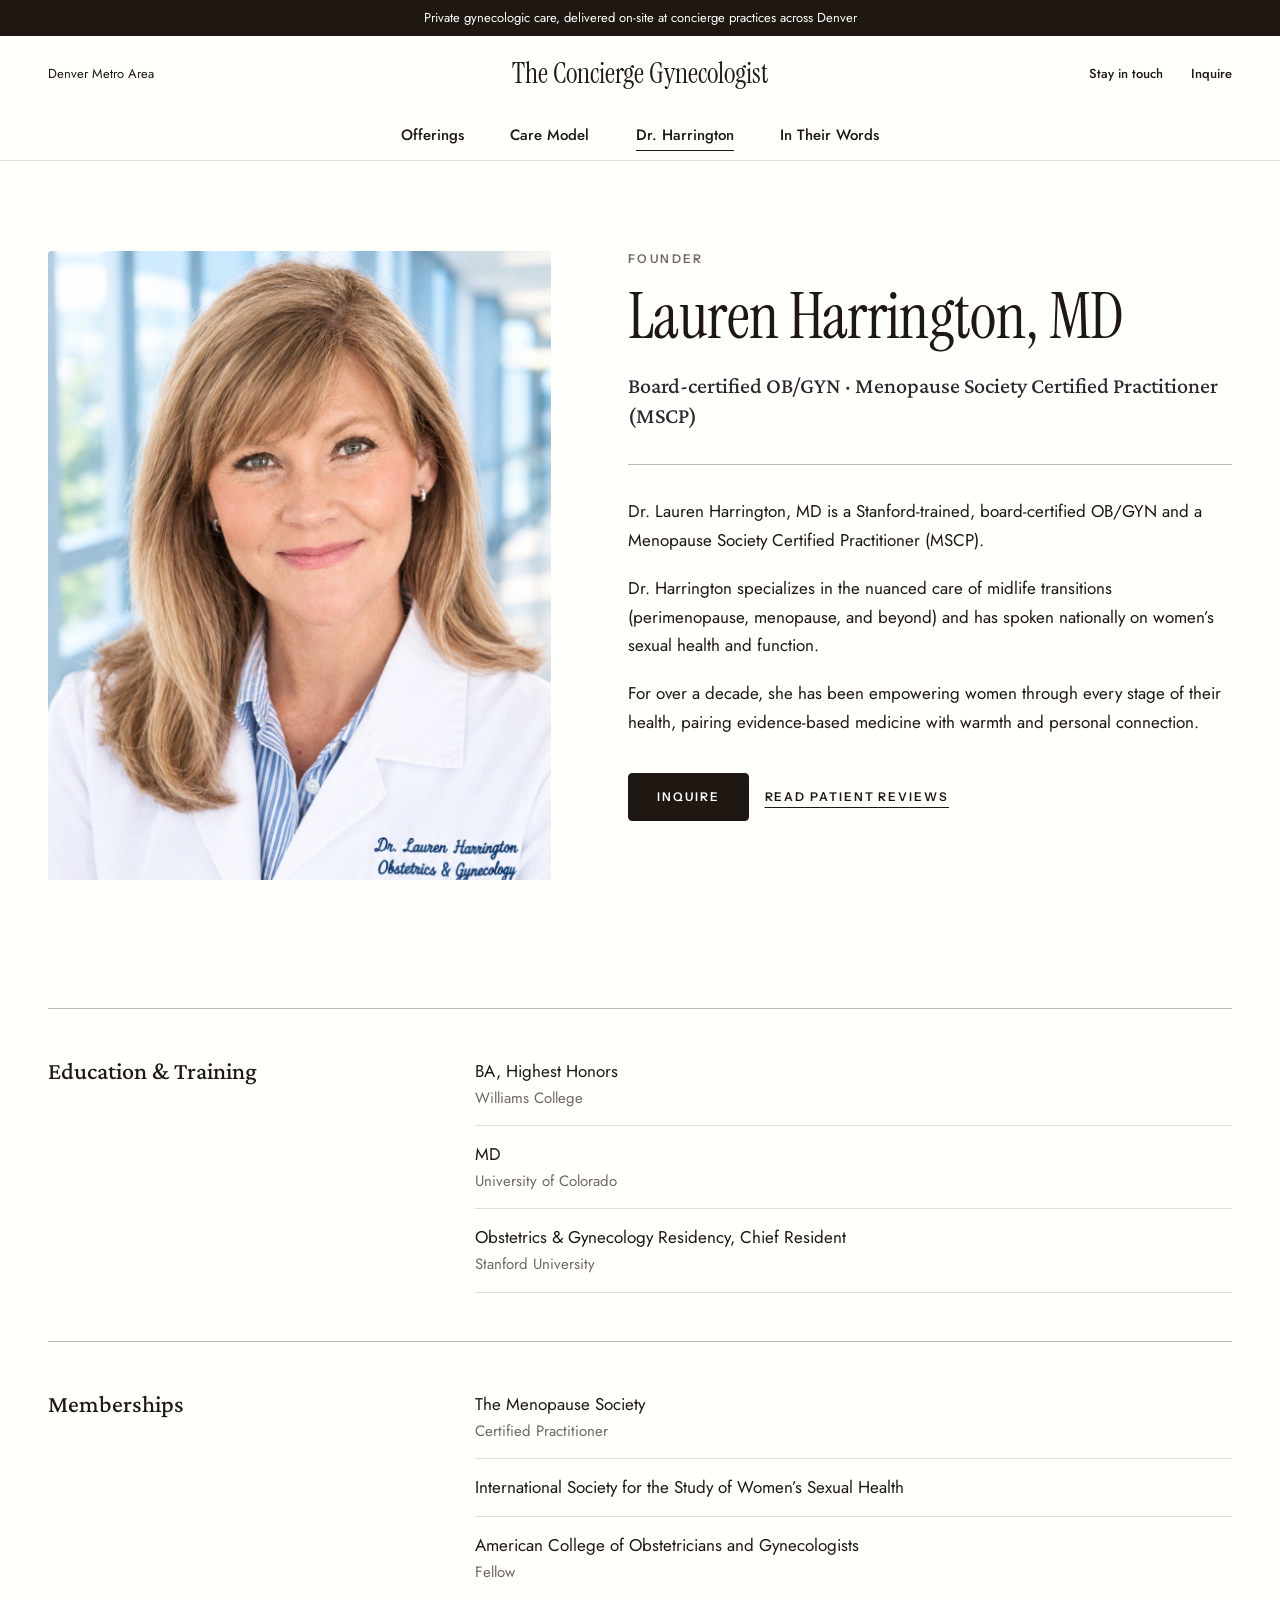
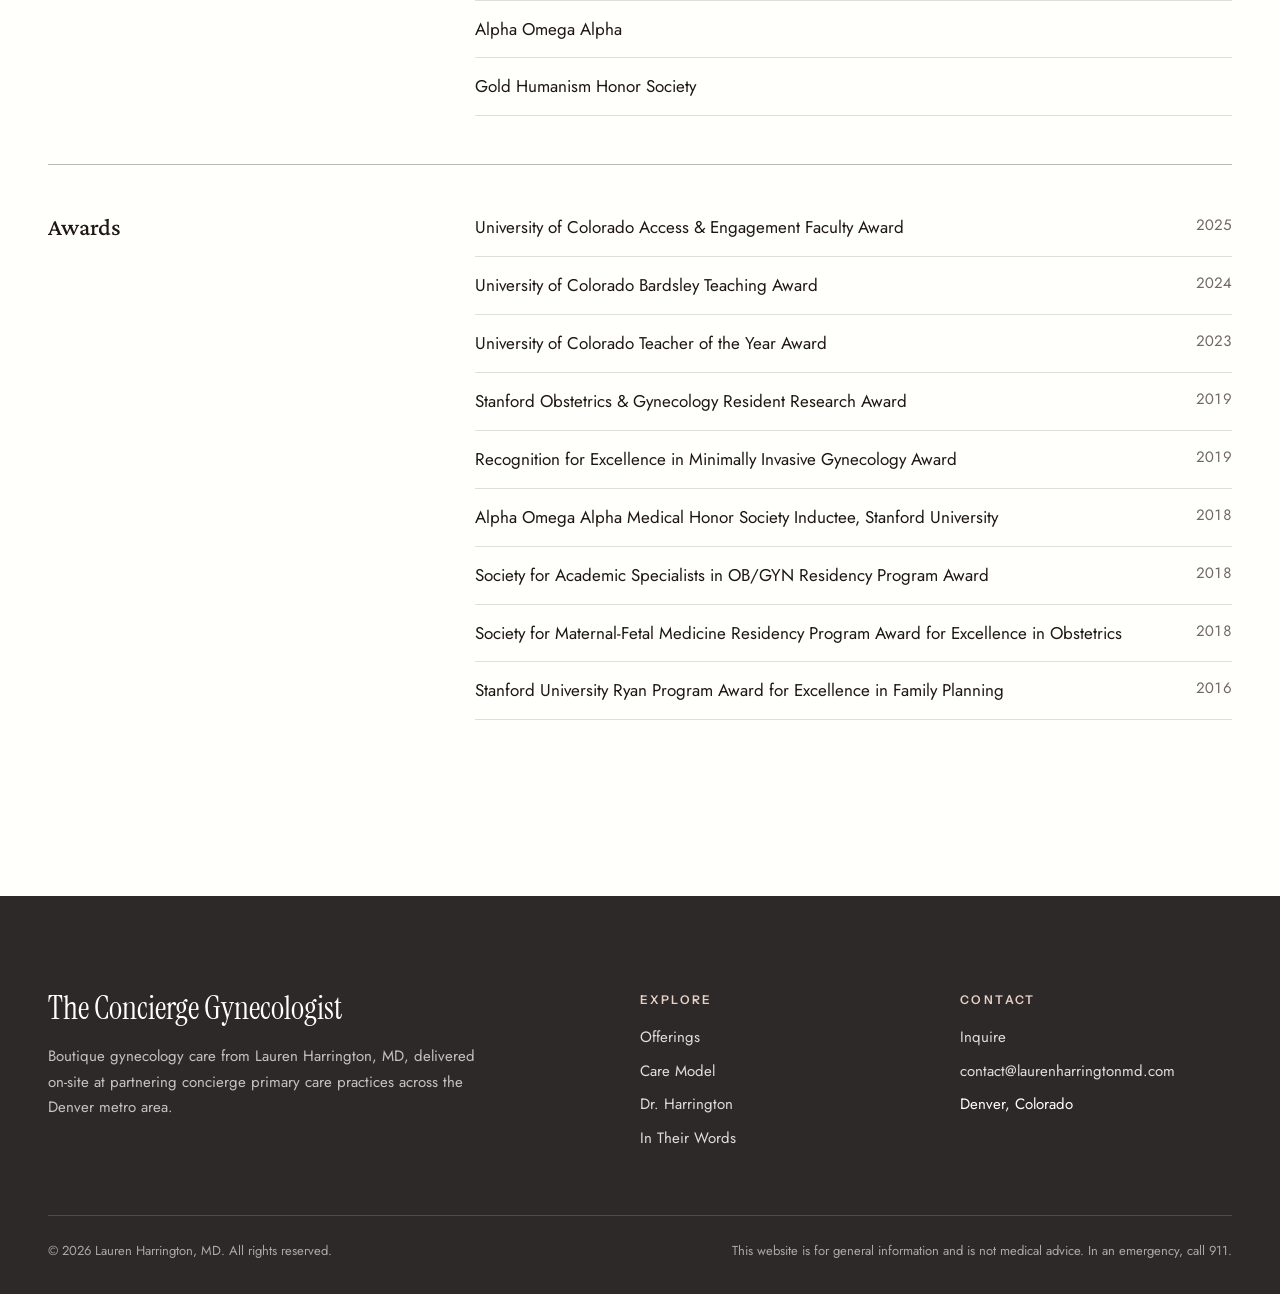
==== dr-harrington/index.html @ d98b8715 "Initial site foundation: pages, brand guide, and temporary logos - Static multi-page site (home, off" ====
<!DOCTYPE html>
<html lang="en">
<head>
  <meta charset="UTF-8">
  <meta name="viewport" content="width=device-width, initial-scale=1">

  <title>Dr. Lauren Harrington, MD — The Concierge Gynecologist</title>
  <meta name="description" content="Dr. Lauren Harrington is a Stanford-trained, board-certified OB/GYN and Menopause Society Certified Practitioner specializing in perimenopause and menopause care.">
  <link rel="canonical" href="https://theconciergegynecologist.com/dr-harrington/">
  <meta name="theme-color" content="#fffffc">
  <link rel="icon" href="/favicon.svg" type="image/svg+xml">

  <meta property="og:type" content="profile">
  <meta property="og:site_name" content="The Concierge Gynecologist">
  <meta property="og:url" content="https://theconciergegynecologist.com/dr-harrington/">
  <meta property="og:title" content="Dr. Lauren Harrington, MD">
  <meta property="og:description" content="Stanford-trained, board-certified OB/GYN and Menopause Society Certified Practitioner (MSCP).">
  <meta property="og:image" content="https://theconciergegynecologist.com/images/team/dr-lauren-harrington.jpg">
  <meta name="twitter:card" content="summary_large_image">

  <link rel="preconnect" href="https://fonts.googleapis.com">
  <link rel="preconnect" href="https://fonts.gstatic.com" crossorigin>
  <link rel="stylesheet" href="https://fonts.googleapis.com/css2?family=Crimson+Pro:wght@500&family=Instrument+Sans:wght@600&family=Instrument+Serif:ital@0;1&family=Jost:wght@400;500&display=swap">
  <link rel="stylesheet" href="/styles.css">
  <script defer src="/script.js"></script>

  <script type="application/ld+json">
  {
    "@context": "https://schema.org",
    "@type": "Person",
    "name": "Lauren Harrington",
    "honorificSuffix": "MD",
    "jobTitle": "Obstetrician-Gynecologist",
    "url": "https://theconciergegynecologist.com/dr-harrington/",
    "image": "https://theconciergegynecologist.com/images/team/dr-lauren-harrington.jpg",
    "email": "contact@laurenharringtonmd.com",
    "alumniOf": [
      { "@type": "CollegeOrUniversity", "name": "Williams College" },
      { "@type": "CollegeOrUniversity", "name": "University of Colorado" },
      { "@type": "CollegeOrUniversity", "name": "Stanford University" }
    ],
    "memberOf": [
      { "@type": "Organization", "name": "The Menopause Society" },
      { "@type": "Organization", "name": "International Society for the Study of Women's Sexual Health" },
      { "@type": "Organization", "name": "American College of Obstetricians and Gynecologists" }
    ],
    "hasCredential": [
      { "@type": "EducationalOccupationalCredential", "name": "Menopause Society Certified Practitioner (MSCP)" },
      { "@type": "EducationalOccupationalCredential", "name": "Board Certification, Obstetrics and Gynecology" }
    ]
  }
  </script>
</head>
<body class="page-dr-harrington">
<!-- partial:header -->
<a class="skip-link" href="#main">Skip to content</a>

<div class="announcement">
  <p>Private gynecologic care, delivered on-site at concierge practices across Denver</p>
</div>

<header class="site-header" data-header>
  <div class="site-header__top">
    <div class="site-header__utility">
      <button class="menu-toggle" type="button" aria-expanded="false" aria-controls="site-nav" data-menu-toggle>
        <span class="menu-toggle__bars" aria-hidden="true"></span>
        <span class="visually-hidden">Menu</span>
      </button>
      <span class="utility-text">Denver Metro Area</span>
    </div>

    <!-- TODO: replace text wordmark with logo SVG when provided -->
    <a class="wordmark" href="/">The Concierge Gynecologist</a>

    <div class="site-header__utility site-header__utility--right">
      <a class="utility-link utility-link--secondary" href="/inquire/#updates" data-open-inquire="updates">Stay in touch</a>
      <a class="utility-link" href="/inquire/" data-open-inquire>Inquire</a>
    </div>
  </div>

  <nav class="site-nav" id="site-nav" aria-label="Main">
    <ul class="site-nav__list">
      <li><a class="site-nav__link" href="/offerings/">Offerings</a></li>
      <li><a class="site-nav__link" href="/care-model/">Care Model</a></li>
      <li><a class="site-nav__link" href="/dr-harrington/" aria-current="page">Dr. Harrington</a></li>
      <li><a class="site-nav__link" href="/in-their-words/">In Their Words</a></li>
      <li class="site-nav__mobile-only"><a class="site-nav__link" href="/inquire/">Inquire</a></li>
    </ul>
  </nav>
</header>
<!-- /partial:header -->

<main id="main">
  <div class="container profile">
    <div class="profile__photo">
      <img src="/images/team/dr-lauren-harrington.jpg" alt="Portrait of Dr. Lauren Harrington in a white coat" width="1024" height="1536" fetchpriority="high">
    </div>

    <div class="profile__body">
      <p class="eyebrow">Founder</p>
      <h1 class="title">Lauren Harrington, MD</h1>
      <p class="profile__credentials">Board-certified OB/GYN · Menopause Society Certified Practitioner (MSCP)</p>
      <div class="prose">
        <p>Dr. Lauren Harrington, MD is a Stanford-trained, board-certified OB/GYN and a Menopause Society Certified Practitioner (MSCP).</p>
        <p>Dr. Harrington specializes in the nuanced care of midlife transitions (perimenopause, menopause, and beyond) and has spoken nationally on women’s sexual health and function.</p>
        <p>For over a decade, she has been empowering women through every stage of their health, pairing evidence-based medicine with warmth and personal connection.</p>
      </div>
      <div class="button-row">
        <a class="button" href="/inquire/" data-open-inquire>Inquire</a>
        <a class="text-link" href="/in-their-words/">Read patient reviews</a>
      </div>
    </div>
  </div>

  <div class="container credentials">
    <section class="credential-group" aria-labelledby="education-title">
      <h2 class="heading heading--sm" id="education-title">Education &amp; Training</h2>
      <ul class="credential-list">
        <li><span>BA, Highest Honors<span class="credential-list__detail">Williams College</span></span></li>
        <li><span>MD<span class="credential-list__detail">University of Colorado</span></span></li>
        <li><span>Obstetrics &amp; Gynecology Residency, Chief Resident<span class="credential-list__detail">Stanford University</span></span></li>
      </ul>
    </section>

    <section class="credential-group" aria-labelledby="memberships-title">
      <h2 class="heading heading--sm" id="memberships-title">Memberships</h2>
      <ul class="credential-list">
        <li><span>The Menopause Society<span class="credential-list__detail">Certified Practitioner</span></span></li>
        <li><span>International Society for the Study of Women’s Sexual Health</span></li>
        <li><span>American College of Obstetricians and Gynecologists<span class="credential-list__detail">Fellow</span></span></li>
        <li><span>Alpha Omega Alpha</span></li>
        <li><span>Gold Humanism Honor Society</span></li>
      </ul>
    </section>

    <section class="credential-group" aria-labelledby="awards-title">
      <h2 class="heading heading--sm" id="awards-title">Awards</h2>
      <ul class="credential-list">
        <li><span>University of Colorado Access &amp; Engagement Faculty Award</span><span class="credential-list__meta">2025</span></li>
        <li><span>University of Colorado Bardsley Teaching Award</span><span class="credential-list__meta">2024</span></li>
        <li><span>University of Colorado Teacher of the Year Award</span><span class="credential-list__meta">2023</span></li>
        <li><span>Stanford Obstetrics &amp; Gynecology Resident Research Award</span><span class="credential-list__meta">2019</span></li>
        <li><span>Recognition for Excellence in Minimally Invasive Gynecology Award</span><span class="credential-list__meta">2019</span></li>
        <li><span>Alpha Omega Alpha Medical Honor Society Inductee, Stanford University</span><span class="credential-list__meta">2018</span></li>
        <li><span>Society for Academic Specialists in OB/GYN Residency Program Award</span><span class="credential-list__meta">2018</span></li>
        <li><span>Society for Maternal-Fetal Medicine Residency Program Award for Excellence in Obstetrics</span><span class="credential-list__meta">2018</span></li>
        <li><span>Stanford University Ryan Program Award for Excellence in Family Planning</span><span class="credential-list__meta">2016</span></li>
      </ul>
    </section>
  </div>
</main>

<!-- partial:footer -->
<footer class="site-footer">
  <div class="container site-footer__grid">
    <div>
      <a class="wordmark" href="/">The Concierge Gynecologist</a>
      <p class="site-footer__tagline">Boutique gynecology care from Lauren Harrington, MD, delivered on-site at partnering concierge primary care practices across the Denver metro area.</p>
    </div>
    <nav aria-label="Footer">
      <p class="eyebrow">Explore</p>
      <ul class="site-footer__list">
        <li><a href="/offerings/">Offerings</a></li>
        <li><a href="/care-model/">Care Model</a></li>
        <li><a href="/dr-harrington/">Dr. Harrington</a></li>
        <li><a href="/in-their-words/">In Their Words</a></li>
      </ul>
    </nav>
    <div>
      <p class="eyebrow">Contact</p>
      <ul class="site-footer__list">
        <li><a href="/inquire/" data-open-inquire>Inquire</a></li>
        <li><a href="mailto:contact@laurenharringtonmd.com">contact@laurenharringtonmd.com</a></li>
        <li>Denver, Colorado</li>
      </ul>
    </div>
  </div>
  <div class="container">
    <div class="site-footer__legal">
      <p>© <span data-year>2026</span> Lauren Harrington, MD. All rights reserved.</p>
      <p>This website is for general information and is not medical advice. In an emergency, call 911.</p>
    </div>
  </div>
</footer>
<!-- /partial:footer -->

<!-- partial:inquire-panel -->
<div class="inquire-panel" data-inquire-panel inert>
  <div class="inquire-panel__backdrop" data-close-inquire></div>

  <div class="inquire-panel__sheet" role="dialog" aria-modal="true" aria-labelledby="panel-title">
    <button class="inquire-panel__close" type="button" data-close-inquire>
      <svg viewBox="0 0 18 18" fill="none" stroke="currentColor" stroke-width="1.25" aria-hidden="true"><path d="M1 1l16 16M17 1L1 17"/></svg>
      <span class="visually-hidden">Close</span>
    </button>

    <p class="eyebrow">Inquire</p>
    <h2 class="title" id="panel-title">Want to know more?</h2>
    <p class="lede">Let’s stay in touch.</p>

    <form class="form" name="inquiry" method="POST" data-netlify="true" netlify-honeypot="bot-field" data-form>
      <input type="hidden" name="form-name" value="inquiry">
      <p class="visually-hidden"><label>Leave this empty <input name="bot-field" tabindex="-1" autocomplete="off"></label></p>

      <div class="form__row">
        <div class="field">
          <label for="panel-first-name">First name</label>
          <input id="panel-first-name" name="first-name" autocomplete="given-name" required data-panel-focus="inquiry">
        </div>
        <div class="field">
          <label for="panel-last-name">Last name</label>
          <input id="panel-last-name" name="last-name" autocomplete="family-name" required>
        </div>
      </div>
      <div class="field">
        <label for="panel-email">Email address</label>
        <input id="panel-email" name="email" type="email" autocomplete="email" required>
      </div>
      <div class="field">
        <label for="panel-phone">Phone number <span class="field__optional">(optional)</span></label>
        <input id="panel-phone" name="phone" type="tel" autocomplete="tel">
      </div>
      <div class="field">
        <label for="panel-message">Message</label>
        <textarea id="panel-message" name="message" rows="4"></textarea>
      </div>
      <label class="checkbox">
        <input type="checkbox" name="updates-opt-in" value="yes">
        <span>I’d like to receive occasional updates — new partnerships, availability, and practice news.</span>
      </label>
      <p class="form__note">Please don’t include personal medical details. This form isn’t monitored for urgent needs. If you’re experiencing a medical emergency, call 911.</p>
      <div class="form__actions">
        <button class="button" type="submit">Send inquiry</button>
        <p class="form__status" role="status" aria-live="polite" data-form-status></p>
      </div>
    </form>

    <div class="inquire-panel__divider"></div>

    <div class="inquire-panel__updates">
      <p class="eyebrow">Practice updates</p>
      <h3 class="heading heading--sm">Stay in the loop</h3>
      <p>New partnerships, availability, and practice news. Occasional, never noisy.</p>
      <form class="form" name="updates" method="POST" data-netlify="true" netlify-honeypot="bot-field" data-form data-success="You’re on the list. Thank you.">
        <input type="hidden" name="form-name" value="updates">
        <p class="visually-hidden"><label>Leave this empty <input name="bot-field" tabindex="-1" autocomplete="off"></label></p>
        <div class="field">
          <label for="panel-updates-name">Name</label>
          <input id="panel-updates-name" name="name" autocomplete="name" required data-panel-focus="updates">
        </div>
        <div class="field">
          <label for="panel-updates-email">Email</label>
          <input id="panel-updates-email" name="email" type="email" autocomplete="email" required>
        </div>
        <div class="form__actions">
          <button class="button button--ghost" type="submit">Subscribe</button>
          <p class="form__status" role="status" aria-live="polite" data-form-status></p>
        </div>
      </form>
    </div>
  </div>
</div>
<!-- /partial:inquire-panel -->
</body>
</html>
---- styles.css ----
/* ==========================================================================
   The Concierge Gynecologist — global styles
   Rules behind every token live in BRAND-GUIDE.md. Use tokens, not raw hex.
   ========================================================================== */

/* ── Tokens ─────────────────────────────────────────────────────────────── */
:root {
  /* Core palette */
  --ivory: #fffffc;
  --espresso: #1f1711;
  --charcoal: #2d2929;
  --taupe: #716862;
  --stone: #887e76;
  --blush: #e8d2c6;

  /* Extended palette — reach for these in order, only when needed */
  --cream: #fbf7ef;
  --clay: #e3d2cb;
  --sage: #a3aca8;
  --slate: #667487;
  --brass: #aa9b76;
  --forest: #495a49;

  /* Roles */
  --color-bg: var(--ivory);
  --color-text: var(--espresso);
  --color-text-soft: var(--charcoal);
  --color-accent: var(--taupe);
  --color-line: rgba(31, 23, 17, 0.14);
  --color-line-strong: rgba(31, 23, 17, 0.3);

  /* Type families */
  --font-title: "Instrument Serif", "Times New Roman", serif;
  --font-subtitle: "Instrument Sans", "Helvetica Neue", Arial, sans-serif;
  --font-heading: "Crimson Pro", Georgia, serif;
  --font-body: "Jost", "Helvetica Neue", Arial, sans-serif;

  /* Type scale (Title > Quote > Heading > Body > Subtitle) */
  --text-display: clamp(3rem, 7vw, 6rem);
  --text-title: clamp(2.5rem, 5vw, 4.25rem);
  --text-statement: clamp(2.25rem, 4.6vw, 4rem);
  --text-quote: clamp(1.75rem, 3vw, 2.5rem);
  --text-heading: clamp(1.625rem, 2.4vw, 2.125rem);
  --text-heading-sm: 1.5rem;
  --text-lede: clamp(1.125rem, 1.6vw, 1.3125rem);
  --text-body: 1.0625rem;
  --text-small: 0.9375rem;
  --text-eyebrow: 0.75rem;

  /* Layout */
  --max-width: 1240px;
  --max-width-text: 680px;
  --gutter: clamp(20px, 4vw, 48px);
  --section-space: clamp(72px, 10vw, 140px);
  --radius: 4px;

  --announce-h: 36px;
  --header-top-h: 76px;
  --header-nav-h: 48px;
  --header-h: calc(var(--header-top-h) + var(--header-nav-h));

  /* Motion */
  --ease: cubic-bezier(0.2, 0.6, 0.2, 1);
  --duration: 0.35s;
}

@media (max-width: 900px) {
  :root {
    --header-top-h: 64px;
    --header-nav-h: 0px;
  }
}

/* ── Base ───────────────────────────────────────────────────────────────── */
*, *::before, *::after { box-sizing: border-box; }
* { margin: 0; }

html {
  -webkit-text-size-adjust: 100%;
  scroll-behavior: smooth;
}
html.is-locked { overflow: hidden; }

body {
  background: var(--color-bg);
  color: var(--color-text);
  font-family: var(--font-body);
  font-size: var(--text-body);
  font-weight: 400;
  line-height: 1.7;
  -webkit-font-smoothing: antialiased;
  -moz-osx-font-smoothing: grayscale;
  text-rendering: optimizeLegibility;
}

img, video, svg { display: block; max-width: 100%; }
img { height: auto; }
a { color: inherit; }
button, input, textarea, select { font: inherit; color: inherit; }
button { background: none; border: 0; padding: 0; cursor: pointer; }
ul, ol { padding: 0; }

:focus-visible { outline: 2px solid currentColor; outline-offset: 4px; }
::selection { background: var(--blush); color: var(--espresso); }

@media (prefers-reduced-motion: reduce) {
  html { scroll-behavior: auto; }
  *, *::before, *::after {
    animation-duration: 0.01ms !important;
    transition-duration: 0.01ms !important;
  }
}

.visually-hidden {
  position: absolute !important;
  width: 1px; height: 1px;
  padding: 0; margin: -1px;
  overflow: hidden;
  clip: rect(0 0 0 0);
  white-space: nowrap;
  border: 0;
}

.skip-link {
  position: absolute;
  left: 16px;
  top: -100px;
  z-index: 1000;
  padding: 10px 16px;
  background: var(--espresso);
  color: var(--ivory);
  font-family: var(--font-subtitle);
  font-size: 0.8125rem;
  text-decoration: none;
}
.skip-link:focus { top: 12px; }

/* ── Type roles ─────────────────────────────────────────────────────────── */
.title {
  font-family: var(--font-title);
  font-weight: 400;
  font-size: var(--text-title);
  line-height: 1.05;
  letter-spacing: -0.01em;
  text-wrap: balance;
}
.title--display { font-size: var(--text-display); line-height: 1; }
.title em { font-style: italic; }

.eyebrow {
  font-family: var(--font-subtitle);
  font-weight: 600;
  font-size: var(--text-eyebrow);
  line-height: 1.4;
  letter-spacing: 0.2em;
  text-transform: uppercase;
  color: var(--color-accent);
}

.heading {
  font-family: var(--font-heading);
  font-weight: 500;
  font-size: var(--text-heading);
  line-height: 1.2;
  text-wrap: balance;
}
.heading--sm { font-size: var(--text-heading-sm); }

.lede {
  font-size: var(--text-lede);
  line-height: 1.7;
  color: var(--color-text-soft);
}

.quote {
  font-family: var(--font-title);
  font-style: italic;
  font-size: var(--text-quote);
  line-height: 1.25;
  text-wrap: balance;
}

.prose { max-width: var(--max-width-text); }
.prose p + p { margin-top: 1.1em; }

/* ── Layout ─────────────────────────────────────────────────────────────── */
.container {
  width: 100%;
  max-width: calc(var(--max-width) + var(--gutter) * 2);
  margin-inline: auto;
  padding-inline: var(--gutter);
}

.section { padding-block: var(--section-space); }
.section--cream { background: var(--cream); }
.section--blush { background: var(--blush); --color-accent: var(--charcoal); }
.section--dark { background: var(--espresso); color: var(--ivory); --color-accent: var(--blush); }
.section--flush-top { padding-top: 0; }

.section-intro { max-width: 760px; margin-bottom: clamp(40px, 5vw, 64px); }
.section-intro .eyebrow { margin-bottom: 16px; }
.section-intro .lede { margin-top: 20px; }
.section-intro:last-child { margin-bottom: 0; }
.nowrap { white-space: nowrap; }

.split {
  display: grid;
  grid-template-columns: repeat(2, minmax(0, 1fr));
  gap: clamp(40px, 6vw, 96px);
  align-items: center;
}
@media (max-width: 900px) {
  .split { grid-template-columns: minmax(0, 1fr); }
}
.split__content .title { margin-top: 16px; }
.split__content .heading { margin-top: 12px; }
.split__content .prose { margin-top: 24px; }

/* ── Buttons & links ────────────────────────────────────────────────────── */
.button {
  display: inline-flex;
  align-items: center;
  justify-content: center;
  gap: 0.75em;
  min-height: 48px;
  padding: 0 28px;
  border: 1px solid var(--espresso);
  border-radius: var(--radius);
  background: var(--espresso);
  color: var(--ivory);
  font-family: var(--font-subtitle);
  font-weight: 600;
  font-size: 0.75rem;
  letter-spacing: 0.16em;
  text-transform: uppercase;
  text-decoration: none;
  white-space: nowrap;
  transition: background-color var(--duration) var(--ease),
              color var(--duration) var(--ease),
              border-color var(--duration) var(--ease);
}
.button:hover { background: var(--charcoal); border-color: var(--charcoal); }
.button:disabled { opacity: 0.6; cursor: progress; }

.button--ghost { background: transparent; color: var(--espresso); }
.button--ghost:hover { background: var(--espresso); color: var(--ivory); }

.button--light { background: var(--ivory); border-color: var(--ivory); color: var(--espresso); }
.button--light:hover { background: var(--blush); border-color: var(--blush); }

.button-row { display: flex; flex-wrap: wrap; gap: 12px 16px; margin-top: 36px; }

.text-link {
  display: inline-flex;
  align-items: center;
  gap: 0.6em;
  font-family: var(--font-subtitle);
  font-weight: 600;
  font-size: 0.75rem;
  letter-spacing: 0.16em;
  text-transform: uppercase;
  text-decoration: underline;
  text-decoration-thickness: 1px;
  text-underline-offset: 6px;
  transition: text-underline-offset var(--duration) var(--ease);
}
.text-link:hover { text-underline-offset: 9px; }

/* ── Placeholders (remove before launch) ────────────────────────────────── */
.placeholder {
  position: relative;
  background: linear-gradient(150deg, var(--blush), var(--cream));
}
.placeholder--stone { background: linear-gradient(160deg, var(--stone), var(--charcoal)); }
.placeholder--taupe { background: linear-gradient(200deg, var(--taupe), var(--espresso)); }
.placeholder--sage { background: linear-gradient(160deg, var(--sage), var(--forest)); }
.placeholder--brass { background: linear-gradient(200deg, var(--brass), var(--taupe)); }
.placeholder--slate { background: linear-gradient(160deg, var(--slate), var(--charcoal)); }
.placeholder--clay { background: linear-gradient(150deg, var(--clay), var(--blush)); }

.placeholder__label {
  position: absolute;
  left: 16px;
  bottom: 16px;
  padding: 6px 10px;
  background: rgba(255, 255, 252, 0.8);
  color: var(--charcoal);
  font-family: var(--font-subtitle);
  font-weight: 600;
  font-size: 0.6875rem;
  letter-spacing: 0.14em;
  text-transform: uppercase;
}

/* ── Announcement bar ───────────────────────────────────────────────────── */
.announcement {
  display: flex;
  align-items: center;
  justify-content: center;
  height: var(--announce-h);
  padding-inline: var(--gutter);
  background: var(--espresso);
  color: var(--ivory);
  font-size: 0.8125rem;
  text-align: center;
}
.announcement p {
  overflow: hidden;
  white-space: nowrap;
  text-overflow: ellipsis;
}

/* ── Header (modeled on aesop.com) ──────────────────────────────────────── */
.site-header {
  position: sticky;
  top: 0;
  z-index: 100;
  background: var(--color-bg);
  color: var(--espresso);
  border-bottom: 1px solid var(--color-line);
  transition: background-color var(--duration) var(--ease),
              color var(--duration) var(--ease),
              border-color var(--duration) var(--ease);
}

/* Home: transparent over the hero until scrolled, hovered, or menu open */
.page-home .site-header:not(.is-scrolled):not(.is-menu-open):not(:hover):not(:focus-within) {
  background: transparent;
  color: var(--ivory);
  border-color: rgba(255, 255, 252, 0.22);
}

.site-header__top {
  display: grid;
  grid-template-columns: 1fr auto 1fr;
  align-items: center;
  gap: 16px;
  height: var(--header-top-h);
  padding-inline: var(--gutter);
}

.site-header__utility {
  display: flex;
  align-items: center;
  gap: 28px;
}
.site-header__utility--right { justify-content: flex-end; }

.utility-link,
.site-nav__link {
  position: relative;
  font-family: var(--font-body);
  font-weight: 500;
  text-decoration: none;
  white-space: nowrap;
}
.utility-link { font-size: 0.8125rem; }
.utility-text { font-size: 0.8125rem; white-space: nowrap; }

.utility-link::after,
.site-nav__link::after {
  content: "";
  position: absolute;
  left: 0;
  right: 0;
  bottom: -4px;
  height: 1px;
  background: currentColor;
  transform: scaleX(0);
  transform-origin: left;
  transition: transform var(--duration) var(--ease);
}
.utility-link:hover::after,
.site-nav__link:hover::after,
.site-nav__link[aria-current="page"]::after { transform: scaleX(1); }

.wordmark {
  font-family: var(--font-title);
  font-size: clamp(1.25rem, 2.2vw, 1.875rem);
  line-height: 1;
  text-decoration: none;
  white-space: nowrap;
}

.site-nav {
  display: flex;
  align-items: center;
  justify-content: center;
  height: var(--header-nav-h);
}
.site-nav__list {
  display: flex;
  gap: clamp(28px, 3.6vw, 56px);
  list-style: none;
}
.site-nav__link { display: inline-block; padding-block: 10px; font-size: 0.9375rem; }
.site-nav__link::after { bottom: 8px; }
.site-nav__mobile-only { display: none; }

.menu-toggle {
  display: none;
  position: relative;
  width: 40px;
  height: 40px;
  margin-left: -10px;
}
.menu-toggle__bars,
.menu-toggle__bars::before,
.menu-toggle__bars::after {
  position: absolute;
  left: 10px;
  width: 20px;
  height: 1px;
  background: currentColor;
  transition: transform var(--duration) var(--ease), opacity var(--duration) var(--ease);
}
.menu-toggle__bars { top: 50%; }
.menu-toggle__bars::before,
.menu-toggle__bars::after { content: ""; left: 0; }
.menu-toggle__bars::before { transform: translateY(-6px); }
.menu-toggle__bars::after { transform: translateY(6px); }
.is-menu-open .menu-toggle__bars { background: transparent; }
.is-menu-open .menu-toggle__bars::before { transform: rotate(45deg); background: var(--espresso); }
.is-menu-open .menu-toggle__bars::after { transform: rotate(-45deg); background: var(--espresso); }

@media (max-width: 900px) {
  .menu-toggle { display: inline-block; }
  .utility-text,
  .utility-link--secondary { display: none; }
  .wordmark { font-size: 1.1875rem; }

  .site-nav {
    position: absolute;
    top: 100%;
    left: 0;
    right: 0;
    height: calc(100svh - var(--header-top-h));
    align-items: flex-start;
    justify-content: flex-start;
    padding: 40px var(--gutter);
    background: var(--color-bg);
    color: var(--espresso);
    border-top: 1px solid var(--color-line);
    opacity: 0;
    visibility: hidden;
    transition: opacity var(--duration) var(--ease), visibility 0s linear var(--duration);
  }
  .is-menu-open .site-nav {
    opacity: 1;
    visibility: visible;
    transition-delay: 0s;
  }
  .site-nav__list { flex-direction: column; gap: 8px; }
  .site-nav__mobile-only { display: block; }
  .site-nav__link { font-family: var(--font-title); font-weight: 400; font-size: 2.25rem; line-height: 1.3; }
  .site-nav__link::after { bottom: 10px; }
}

/* ── Home: hero ─────────────────────────────────────────────────────────── */
.hero {
  position: relative;
  height: calc(100svh - var(--announce-h));
  min-height: 560px;
  margin-top: calc(-1 * var(--header-h));
  overflow: hidden;
  background: var(--espresso);
  color: var(--ivory);
}
.hero__slides { position: absolute; inset: 0; }
.hero__slide {
  position: absolute;
  inset: 0;
  opacity: 0;
  transition: opacity 1.2s var(--ease);
}
.hero__slide.is-active { opacity: 1; }
.hero__slide video,
.hero__slide img { width: 100%; height: 100%; object-fit: cover; }
.hero__slide .placeholder__label { left: auto; right: var(--gutter); bottom: auto; top: calc(var(--header-h) + 20px); }

.hero::after {
  content: "";
  position: absolute;
  inset: 0;
  pointer-events: none;
  background: linear-gradient(to bottom,
    rgba(31, 23, 17, 0.45) 0%,
    rgba(31, 23, 17, 0) 30%,
    rgba(31, 23, 17, 0) 55%,
    rgba(31, 23, 17, 0.55) 100%);
}

.hero__content {
  position: absolute;
  left: 0;
  right: 0;
  bottom: clamp(48px, 9vh, 96px);
  z-index: 1;
  padding-inline: var(--gutter);
  text-align: center;
}

/* ── Home: statement ────────────────────────────────────────────────────── */
.statement__text {
  max-width: 18em;
  margin-inline: auto;
  font-family: var(--font-title);
  font-size: var(--text-statement);
  line-height: 1.12;
  text-align: center;
  text-wrap: balance;
}
.statement__text em { font-style: italic; }

/* ── Home: "Care that is" tabs ──────────────────────────────────────────── */
.care-tabs {
  --color-accent: var(--charcoal);
  background: var(--rotator-bg, var(--blush));
  transition: background-color 0.9s var(--ease);
}
.care-tabs__media {
  position: relative;
  aspect-ratio: 4 / 5;
  overflow: hidden;
  border-radius: var(--radius);
}
.care-tabs__media > * {
  position: absolute;
  inset: 0;
  opacity: 0;
  transition: opacity 0.9s var(--ease);
}
.care-tabs__media > .is-active { opacity: 1; }
.care-tabs__media img { width: 100%; height: 100%; object-fit: cover; }

.care-tabs__lead { margin-top: 16px; }
.care-tabs__words { display: grid; }
/* Outgoing word fades first, incoming word follows, so they never overlap */
.care-tabs__words > * {
  grid-area: 1 / 1;
  font-style: italic;
  opacity: 0;
  transform: translateY(-10px);
  transition: opacity 0.25s var(--ease), transform 0.25s var(--ease);
}
.care-tabs__words > .is-active {
  opacity: 1;
  transform: none;
  transition: opacity 0.5s var(--ease) 0.25s, transform 0.5s var(--ease) 0.25s;
}

.care-tabs__list {
  margin-top: 40px;
  list-style: none;
  border-top: 1px solid var(--color-line-strong);
}
.care-tabs__tab {
  display: flex;
  justify-content: space-between;
  align-items: baseline;
  width: 100%;
  padding: 13px 0;
  border-bottom: 1px solid var(--color-line);
  text-align: left;
  color: rgba(31, 23, 17, 0.62);
  transition: color var(--duration) var(--ease);
}
.care-tabs__tab:hover,
.care-tabs__tab[aria-pressed="true"] { color: var(--espresso); }
.care-tabs__tab-index {
  font-family: var(--font-subtitle);
  font-weight: 600;
  font-size: 0.6875rem;
  letter-spacing: 0.16em;
}

@media (max-width: 900px) {
  .care-tabs__media { aspect-ratio: 4 / 3; }
}

/* ── Home: offerings preview ────────────────────────────────────────────── */
.offer-links {
  display: grid;
  grid-template-columns: repeat(4, minmax(0, 1fr));
  list-style: none;
  border-top: 1px solid var(--color-line-strong);
}
.offer-links li {
  display: flex;
  align-items: center;
  gap: 14px;
  padding: 20px 16px 20px 0;
  border-bottom: 1px solid var(--color-line);
}
.offer-links svg { flex: none; width: 26px; height: 26px; color: var(--taupe); }
@media (max-width: 1024px) { .offer-links { grid-template-columns: repeat(2, minmax(0, 1fr)); } }
@media (max-width: 520px) { .offer-links { grid-template-columns: minmax(0, 1fr); } }

/* ── Home: reviews carousel ─────────────────────────────────────────────── */
.reviews { text-align: center; }
.reviews__track { display: grid; margin-top: 32px; }
.reviews__item {
  grid-area: 1 / 1;
  opacity: 0;
  transition: opacity 0.8s var(--ease);
}
.reviews__item.is-active { opacity: 1; }
.reviews__item .quote { max-width: 24em; margin-inline: auto; }
.reviews__item figcaption { margin-top: 28px; }
.reviews__more { margin-top: 40px; }
.reviews__controls {
  display: flex;
  align-items: center;
  justify-content: center;
  gap: 24px;
  margin-top: 48px;
}
.reviews__count {
  min-width: 5ch;
  font-family: var(--font-subtitle);
  font-weight: 600;
  font-size: 0.75rem;
  letter-spacing: 0.2em;
}

.icon-button {
  display: grid;
  place-items: center;
  width: 44px;
  height: 44px;
  border: 1px solid currentColor;
  border-radius: 50%;
  opacity: 0.7;
  transition: opacity var(--duration) var(--ease);
}
.icon-button:hover { opacity: 1; }
.icon-button svg { width: 16px; height: 16px; }

/* ── Inner page hero ────────────────────────────────────────────────────── */
.page-hero { padding-block: clamp(64px, 9vw, 128px) clamp(40px, 6vw, 80px); }
.page-hero__inner { max-width: 920px; }
.page-hero .eyebrow { margin-bottom: 20px; }
.page-hero .lede { max-width: 40em; margin-top: 24px; }

/* ── Offerings ──────────────────────────────────────────────────────────── */
.offerings { padding-bottom: var(--section-space); }
.offerings__layout {
  display: grid;
  grid-template-columns: minmax(0, 1.8fr) minmax(0, 1fr);
  gap: 20px;
  align-items: start;
}
.offering-grid {
  display: grid;
  grid-template-columns: repeat(2, minmax(0, 1fr));
  gap: 16px;
  list-style: none;
}
.offering-card {
  display: flex;
  flex-direction: column;
  gap: 12px;
  height: 100%;
  padding: 28px;
  background: var(--cream);
  border: 1px solid var(--color-line);
  border-radius: var(--radius);
  transition: background-color var(--duration) var(--ease), border-color var(--duration) var(--ease);
}
.offering-card:hover { background: var(--blush); border-color: transparent; }
.offering-card__icon { width: 36px; height: 36px; margin-bottom: 8px; color: var(--taupe); }
.offering-card:hover .offering-card__icon { color: var(--charcoal); }
.offering-card__desc { font-size: var(--text-small); line-height: 1.65; color: var(--charcoal); }

.feature-card {
  position: sticky;
  top: calc(var(--header-h) + 24px);
  overflow: hidden;
  background: var(--cream);
  border: 1px solid var(--color-line);
  border-radius: var(--radius);
}
.feature-card__media { aspect-ratio: 4 / 3; overflow: hidden; }
.feature-card__media img { width: 100%; height: 100%; object-fit: cover; object-position: center 22%; }
.feature-card__body { padding: 32px; }
.feature-card__body .heading { margin-top: 12px; }
.feature-card__body p:not(.eyebrow) { margin-top: 14px; font-size: var(--text-small); color: var(--charcoal); }

@media (max-width: 1024px) {
  .offerings__layout { grid-template-columns: minmax(0, 1fr); }
  .feature-card { position: static; }
}
@media (max-width: 640px) {
  .offering-grid { grid-template-columns: minmax(0, 1fr); }
}

/* ── Care model ─────────────────────────────────────────────────────────── */
.steps {
  display: grid;
  grid-template-columns: repeat(3, minmax(0, 1fr));
  list-style: none;
  border-top: 1px solid var(--color-line-strong);
}
.step { padding: 36px 36px 0 0; }
.step + .step { padding-left: 36px; border-left: 1px solid var(--color-line); }
.step .eyebrow { margin-bottom: 20px; }
.step p:last-child { margin-top: 12px; color: var(--charcoal); }

@media (max-width: 900px) {
  .steps { grid-template-columns: minmax(0, 1fr); }
  .step, .step + .step { padding: 32px 0; border-left: 0; border-bottom: 1px solid var(--color-line); }
}

.media-frame {
  aspect-ratio: 4 / 5;
  overflow: hidden;
  border-radius: var(--radius);
}
.media-frame img { width: 100%; height: 100%; object-fit: cover; object-position: center 20%; }

.callout {
  --color-accent: var(--charcoal);
  padding: clamp(40px, 7vw, 96px) var(--gutter);
  background: var(--blush);
  border-radius: var(--radius);
  text-align: center;
}
.callout .title { max-width: 16em; margin: 16px auto 0; font-size: clamp(2rem, 4vw, 3.25rem); }
.callout .button-row { justify-content: center; }

/* ── Dr. Harrington profile (modeled on parsleyhealth.com) ──────────────── */
.profile {
  display: grid;
  grid-template-columns: minmax(0, 5fr) minmax(0, 6fr);
  gap: clamp(40px, 6vw, 104px);
  align-items: start;
  padding-block: clamp(48px, 7vw, 96px) var(--section-space);
}
.profile__photo {
  position: sticky;
  top: calc(var(--header-h) + 32px);
  aspect-ratio: 4 / 5;
  overflow: hidden;
  border-radius: var(--radius);
  background: var(--blush);
}
.profile__photo img { width: 100%; height: 100%; object-fit: cover; object-position: center 20%; }
.profile__body .title { margin-top: 16px; }
.profile__credentials {
  margin-top: 20px;
  padding-bottom: 32px;
  border-bottom: 1px solid var(--color-line-strong);
  font-family: var(--font-heading);
  font-weight: 500;
  font-size: 1.375rem;
  line-height: 1.4;
  color: var(--charcoal);
}
.profile__body .prose { margin-top: 32px; }

@media (max-width: 900px) {
  .profile { grid-template-columns: minmax(0, 1fr); }
  .profile__photo { position: static; max-width: 520px; }
}

.credentials { padding-bottom: var(--section-space); }
.credential-group {
  display: grid;
  grid-template-columns: minmax(0, 1fr) minmax(0, 2fr);
  gap: 24px 48px;
  padding-block: 48px;
  border-top: 1px solid var(--color-line-strong);
}
.credential-list { list-style: none; }
.credential-list li {
  display: flex;
  justify-content: space-between;
  gap: 24px;
  padding-block: 14px;
  border-bottom: 1px solid var(--color-line);
}
.credential-list li:first-child { padding-top: 0; }
.credential-list__meta {
  flex: none;
  color: var(--taupe);
  font-size: var(--text-small);
  font-variant-numeric: tabular-nums;
}
.credential-list__detail { display: block; color: var(--taupe); font-size: var(--text-small); }

@media (max-width: 720px) {
  .credential-group { grid-template-columns: minmax(0, 1fr); }
}

/* ── In Their Words ─────────────────────────────────────────────────────── */
.testimonials {
  columns: 2 420px;
  column-gap: clamp(32px, 5vw, 80px);
}
.testimonial {
  break-inside: avoid;
  padding-block: 36px;
  border-top: 1px solid var(--color-line-strong);
}
.testimonial__mark {
  display: block;
  height: 0.5em;
  margin-bottom: 12px;
  font-family: var(--font-title);
  font-size: 3.5rem;
  line-height: 1;
  color: var(--stone);
}
.testimonial blockquote p { font-size: var(--text-body); line-height: 1.75; }
.testimonial__date { margin-top: 20px; }

/* ── Forms ──────────────────────────────────────────────────────────────── */
.form { display: grid; gap: 22px; }
.form__row {
  display: grid;
  grid-template-columns: repeat(2, minmax(0, 1fr));
  gap: 22px 16px;
}
@media (max-width: 480px) {
  .form__row { grid-template-columns: minmax(0, 1fr); }
}

.field { display: grid; gap: 6px; }
.field label {
  font-family: var(--font-subtitle);
  font-weight: 600;
  font-size: 0.6875rem;
  letter-spacing: 0.16em;
  text-transform: uppercase;
  color: var(--charcoal);
}
.field__optional { font-weight: 400; letter-spacing: 0.04em; text-transform: none; color: var(--taupe); }
.field input,
.field textarea {
  width: 100%;
  padding: 10px 0;
  background: transparent;
  border: 0;
  border-bottom: 1px solid var(--color-line-strong);
  border-radius: 0;
  font-size: 1rem;
  transition: border-color var(--duration) var(--ease), box-shadow var(--duration) var(--ease);
}
.field textarea { min-height: 112px; resize: vertical; }
.field input:focus,
.field textarea:focus {
  outline: none;
  border-color: var(--espresso);
  box-shadow: 0 1px 0 var(--espresso);
}

.checkbox {
  display: grid;
  grid-template-columns: 18px 1fr;
  gap: 12px;
  align-items: start;
  font-size: var(--text-small);
  line-height: 1.6;
  cursor: pointer;
}
.checkbox input { width: 18px; height: 18px; margin-top: 3px; accent-color: var(--espresso); }

.form__note { font-size: 0.8125rem; line-height: 1.6; color: var(--taupe); }
.form__actions { display: flex; flex-wrap: wrap; align-items: center; gap: 16px; }
.form__status { font-size: var(--text-small); }
.form__status:empty { display: none; }

.inquire-layout {
  display: grid;
  grid-template-columns: minmax(0, 1fr) minmax(0, 1fr);
  gap: clamp(48px, 7vw, 120px);
  padding-bottom: var(--section-space);
}
.form-block__footnote { margin-top: 48px; }
@media (max-width: 900px) {
  .inquire-layout { grid-template-columns: minmax(0, 1fr); }
}
.form-block .heading { margin-bottom: 8px; }
.form-block > p:not(.eyebrow) { margin-bottom: 28px; color: var(--charcoal); }

/* ── Inquire panel (modeled on md2.com) ─────────────────────────────────── */
.inquire-panel {
  position: fixed;
  inset: 0;
  z-index: 300;
  visibility: hidden;
  transition: visibility 0s linear 0.5s;
}
.inquire-panel.is-open { visibility: visible; transition-delay: 0s; }

.inquire-panel__backdrop {
  position: absolute;
  inset: 0;
  background: rgba(31, 23, 17, 0.42);
  opacity: 0;
  transition: opacity 0.5s var(--ease);
}
.inquire-panel.is-open .inquire-panel__backdrop { opacity: 1; }

.inquire-panel__sheet {
  position: absolute;
  top: 0;
  right: 0;
  bottom: 0;
  width: min(540px, 100%);
  overflow-y: auto;
  overscroll-behavior: contain;
  padding: clamp(56px, 7vw, 72px) clamp(24px, 4vw, 48px) 48px;
  background: var(--cream);
  color: var(--espresso);
  transform: translateX(100%);
  transition: transform 0.5s var(--ease);
}
.inquire-panel.is-open .inquire-panel__sheet { transform: none; }

.inquire-panel__close {
  position: absolute;
  top: 16px;
  right: 16px;
  display: grid;
  place-items: center;
  width: 44px;
  height: 44px;
}
.inquire-panel__close svg { width: 18px; height: 18px; }

.inquire-panel .title { margin-top: 12px; font-size: clamp(2.25rem, 4vw, 3rem); }
.inquire-panel .lede { margin: 8px 0 32px; }
.inquire-panel__divider { height: 1px; margin-block: 48px 40px; background: var(--color-line-strong); }
.inquire-panel .heading { margin-bottom: 8px; }
.inquire-panel__updates > p:not(.eyebrow) { margin-bottom: 24px; font-size: var(--text-small); color: var(--charcoal); }

/* ── Footer ─────────────────────────────────────────────────────────────── */
.site-footer {
  --color-accent: var(--blush);
  padding-block: clamp(64px, 8vw, 96px) 32px;
  background: var(--charcoal);
  color: var(--ivory);
}
.site-footer__grid {
  display: grid;
  grid-template-columns: minmax(0, 2fr) minmax(0, 1fr) minmax(0, 1fr);
  gap: 48px;
}
.site-footer .wordmark { font-size: 2rem; }
.site-footer__tagline { max-width: 30em; margin-top: 16px; font-size: var(--text-small); color: rgba(255, 255, 252, 0.72); }
.site-footer .eyebrow { margin-bottom: 16px; }
.site-footer__list { display: grid; gap: 8px; list-style: none; font-size: var(--text-small); }
.site-footer__list a { text-decoration: none; color: rgba(255, 255, 252, 0.85); }
.site-footer__list a:hover { color: var(--ivory); text-decoration: underline; text-underline-offset: 4px; }
.site-footer__legal {
  display: flex;
  flex-wrap: wrap;
  justify-content: space-between;
  gap: 12px 32px;
  margin-top: 64px;
  padding-top: 24px;
  border-top: 1px solid rgba(255, 255, 252, 0.16);
  font-size: 0.8125rem;
  color: rgba(255, 255, 252, 0.6);
}

@media (max-width: 760px) {
  .site-footer__grid { grid-template-columns: minmax(0, 1fr); gap: 40px; }
}

/* ── 404 ────────────────────────────────────────────────────────────────── */
.not-found { min-height: 60vh; display: grid; place-items: center; text-align: center; }
.not-found .title { margin-top: 16px; }
.not-found .button-row { justify-content: center; }
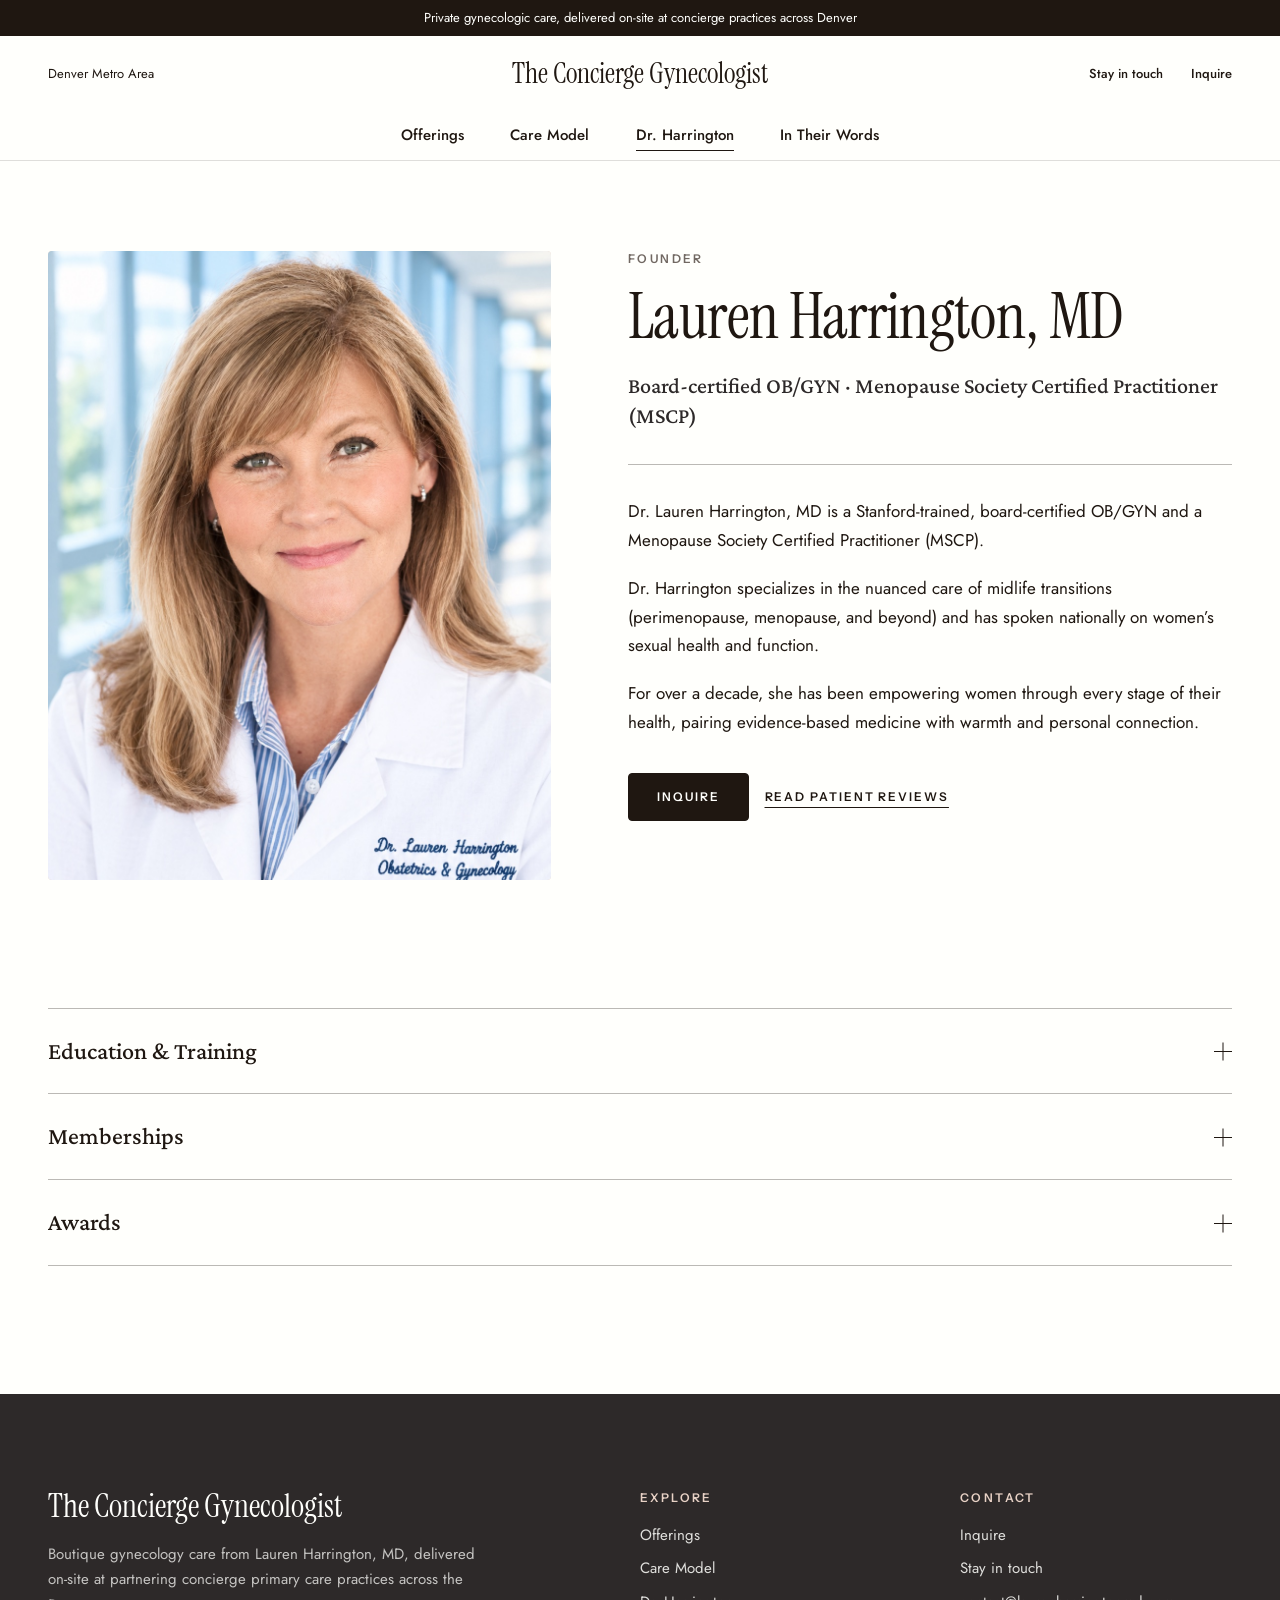
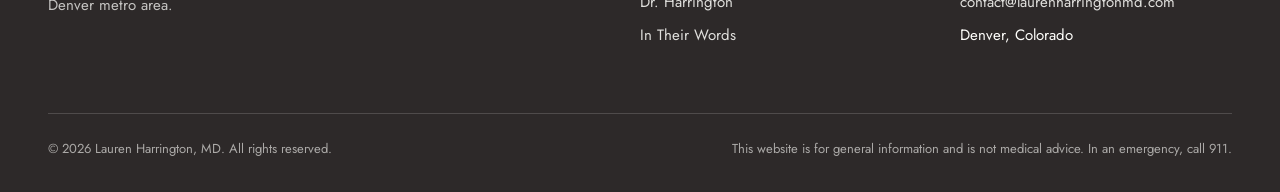
==== commit 09e1d3cb: "Photography, video hero, offerings browser, and separate contact forms - Real photography throughout" ====
--- a/dr-harrington/index.html
+++ b/dr-harrington/index.html
@@ -73,7 +73,7 @@
     <a class="wordmark" href="/">The Concierge Gynecologist</a>
 
     <div class="site-header__utility site-header__utility--right">
-      <a class="utility-link utility-link--secondary" href="/inquire/#updates" data-open-inquire="updates">Stay in touch</a>
+      <a class="utility-link utility-link--secondary" href="/stay-in-touch/" data-open-inquire="updates">Stay in touch</a>
       <a class="utility-link" href="/inquire/" data-open-inquire>Inquire</a>
     </div>
   </div>
@@ -112,41 +112,57 @@
     </div>
   </div>
 
+  <!-- Credential groups are native <details> so they fold open without JS -->
   <div class="container credentials">
-    <section class="credential-group" aria-labelledby="education-title">
-      <h2 class="heading heading--sm" id="education-title">Education &amp; Training</h2>
-      <ul class="credential-list">
-        <li><span>BA, Highest Honors<span class="credential-list__detail">Williams College</span></span></li>
-        <li><span>MD<span class="credential-list__detail">University of Colorado</span></span></li>
-        <li><span>Obstetrics &amp; Gynecology Residency, Chief Resident<span class="credential-list__detail">Stanford University</span></span></li>
-      </ul>
-    </section>
-
-    <section class="credential-group" aria-labelledby="memberships-title">
-      <h2 class="heading heading--sm" id="memberships-title">Memberships</h2>
-      <ul class="credential-list">
-        <li><span>The Menopause Society<span class="credential-list__detail">Certified Practitioner</span></span></li>
-        <li><span>International Society for the Study of Women’s Sexual Health</span></li>
-        <li><span>American College of Obstetricians and Gynecologists<span class="credential-list__detail">Fellow</span></span></li>
-        <li><span>Alpha Omega Alpha</span></li>
-        <li><span>Gold Humanism Honor Society</span></li>
-      </ul>
-    </section>
-
-    <section class="credential-group" aria-labelledby="awards-title">
-      <h2 class="heading heading--sm" id="awards-title">Awards</h2>
-      <ul class="credential-list">
-        <li><span>University of Colorado Access &amp; Engagement Faculty Award</span><span class="credential-list__meta">2025</span></li>
-        <li><span>University of Colorado Bardsley Teaching Award</span><span class="credential-list__meta">2024</span></li>
-        <li><span>University of Colorado Teacher of the Year Award</span><span class="credential-list__meta">2023</span></li>
-        <li><span>Stanford Obstetrics &amp; Gynecology Resident Research Award</span><span class="credential-list__meta">2019</span></li>
-        <li><span>Recognition for Excellence in Minimally Invasive Gynecology Award</span><span class="credential-list__meta">2019</span></li>
-        <li><span>Alpha Omega Alpha Medical Honor Society Inductee, Stanford University</span><span class="credential-list__meta">2018</span></li>
-        <li><span>Society for Academic Specialists in OB/GYN Residency Program Award</span><span class="credential-list__meta">2018</span></li>
-        <li><span>Society for Maternal-Fetal Medicine Residency Program Award for Excellence in Obstetrics</span><span class="credential-list__meta">2018</span></li>
-        <li><span>Stanford University Ryan Program Award for Excellence in Family Planning</span><span class="credential-list__meta">2016</span></li>
-      </ul>
-    </section>
+    <details class="credential-group">
+      <summary class="credential-group__summary">
+        <h2 class="heading heading--sm">Education &amp; Training</h2>
+        <span class="credential-group__icon" aria-hidden="true"></span>
+      </summary>
+      <div class="credential-group__body">
+        <ul class="credential-list">
+          <li><span>BA, Highest Honors<span class="credential-list__detail">Williams College</span></span></li>
+          <li><span>MD<span class="credential-list__detail">University of Colorado</span></span></li>
+          <li><span>Obstetrics &amp; Gynecology Residency, Chief Resident<span class="credential-list__detail">Stanford University</span></span></li>
+        </ul>
+      </div>
+    </details>
+
+    <details class="credential-group">
+      <summary class="credential-group__summary">
+        <h2 class="heading heading--sm">Memberships</h2>
+        <span class="credential-group__icon" aria-hidden="true"></span>
+      </summary>
+      <div class="credential-group__body">
+        <ul class="credential-list">
+          <li><span>The Menopause Society<span class="credential-list__detail">Certified Practitioner</span></span></li>
+          <li><span>International Society for the Study of Women’s Sexual Health</span></li>
+          <li><span>American College of Obstetricians and Gynecologists<span class="credential-list__detail">Fellow</span></span></li>
+          <li><span>Alpha Omega Alpha</span></li>
+          <li><span>Gold Humanism Honor Society</span></li>
+        </ul>
+      </div>
+    </details>
+
+    <details class="credential-group">
+      <summary class="credential-group__summary">
+        <h2 class="heading heading--sm">Awards</h2>
+        <span class="credential-group__icon" aria-hidden="true"></span>
+      </summary>
+      <div class="credential-group__body">
+        <ul class="credential-list">
+          <li><span>University of Colorado Access &amp; Engagement Faculty Award</span><span class="credential-list__meta">2025</span></li>
+          <li><span>University of Colorado Bardsley Teaching Award</span><span class="credential-list__meta">2024</span></li>
+          <li><span>University of Colorado Teacher of the Year Award</span><span class="credential-list__meta">2023</span></li>
+          <li><span>Stanford Obstetrics &amp; Gynecology Resident Research Award</span><span class="credential-list__meta">2019</span></li>
+          <li><span>Recognition for Excellence in Minimally Invasive Gynecology Award</span><span class="credential-list__meta">2019</span></li>
+          <li><span>Alpha Omega Alpha Medical Honor Society Inductee, Stanford University</span><span class="credential-list__meta">2018</span></li>
+          <li><span>Society for Academic Specialists in OB/GYN Residency Program Award</span><span class="credential-list__meta">2018</span></li>
+          <li><span>Society for Maternal-Fetal Medicine Residency Program Award for Excellence in Obstetrics</span><span class="credential-list__meta">2018</span></li>
+          <li><span>Stanford University Ryan Program Award for Excellence in Family Planning</span><span class="credential-list__meta">2016</span></li>
+        </ul>
+      </div>
+    </details>
   </div>
 </main>
 
@@ -170,6 +186,7 @@
       <p class="eyebrow">Contact</p>
       <ul class="site-footer__list">
         <li><a href="/inquire/" data-open-inquire>Inquire</a></li>
+        <li><a href="/stay-in-touch/" data-open-inquire="updates">Stay in touch</a></li>
         <li><a href="mailto:contact@laurenharringtonmd.com">contact@laurenharringtonmd.com</a></li>
         <li>Denver, Colorado</li>
       </ul>
@@ -185,79 +202,83 @@
 <!-- /partial:footer -->
 
 <!-- partial:inquire-panel -->
+<!-- One panel, two independent modes. [data-open-inquire] opens the inquiry
+     form; [data-open-inquire="updates"] opens the sign-up. Only one is ever
+     shown — they are separate forms, never stacked. See script.js. -->
 <div class="inquire-panel" data-inquire-panel inert>
   <div class="inquire-panel__backdrop" data-close-inquire></div>
 
-  <div class="inquire-panel__sheet" role="dialog" aria-modal="true" aria-labelledby="panel-title">
+  <div class="inquire-panel__sheet" role="dialog" aria-modal="true" aria-labelledby="panel-inquiry-title">
     <button class="inquire-panel__close" type="button" data-close-inquire>
       <svg viewBox="0 0 18 18" fill="none" stroke="currentColor" stroke-width="1.25" aria-hidden="true"><path d="M1 1l16 16M17 1L1 17"/></svg>
       <span class="visually-hidden">Close</span>
     </button>
 
-    <p class="eyebrow">Inquire</p>
-    <h2 class="title" id="panel-title">Want to know more?</h2>
-    <p class="lede">Let’s stay in touch.</p>
-
-    <form class="form" name="inquiry" method="POST" data-netlify="true" netlify-honeypot="bot-field" data-form>
-      <input type="hidden" name="form-name" value="inquiry">
-      <p class="visually-hidden"><label>Leave this empty <input name="bot-field" tabindex="-1" autocomplete="off"></label></p>
-
-      <div class="form__row">
-        <div class="field">
-          <label for="panel-first-name">First name</label>
-          <input id="panel-first-name" name="first-name" autocomplete="given-name" required data-panel-focus="inquiry">
-        </div>
-        <div class="field">
-          <label for="panel-last-name">Last name</label>
-          <input id="panel-last-name" name="last-name" autocomplete="family-name" required>
-        </div>
-      </div>
-      <div class="field">
-        <label for="panel-email">Email address</label>
-        <input id="panel-email" name="email" type="email" autocomplete="email" required>
-      </div>
-      <div class="field">
-        <label for="panel-phone">Phone number <span class="field__optional">(optional)</span></label>
-        <input id="panel-phone" name="phone" type="tel" autocomplete="tel">
-      </div>
-      <div class="field">
-        <label for="panel-message">Message</label>
-        <textarea id="panel-message" name="message" rows="4"></textarea>
-      </div>
-      <label class="checkbox">
-        <input type="checkbox" name="updates-opt-in" value="yes">
-        <span>I’d like to receive occasional updates — new partnerships, availability, and practice news.</span>
-      </label>
-      <p class="form__note">Please don’t include personal medical details. This form isn’t monitored for urgent needs. If you’re experiencing a medical emergency, call 911.</p>
-      <div class="form__actions">
-        <button class="button" type="submit">Send inquiry</button>
-        <p class="form__status" role="status" aria-live="polite" data-form-status></p>
-      </div>
-    </form>
-
-    <div class="inquire-panel__divider"></div>
-
-    <div class="inquire-panel__updates">
-      <p class="eyebrow">Practice updates</p>
-      <h3 class="heading heading--sm">Stay in the loop</h3>
-      <p>New partnerships, availability, and practice news. Occasional, never noisy.</p>
+    <section class="inquire-panel__mode" data-panel-mode="inquiry">
+      <p class="eyebrow">Inquire</p>
+      <h2 class="title" id="panel-inquiry-title">Want to know more?</h2>
+      <p class="lede">Send a note and Dr. Harrington’s office will be in touch.</p>
+
+      <form class="form" name="inquiry" method="POST" data-netlify="true" netlify-honeypot="bot-field" data-form>
+        <input type="hidden" name="form-name" value="inquiry">
+        <p class="visually-hidden"><label>Leave this empty <input name="bot-field" tabindex="-1" autocomplete="off"></label></p>
+
+        <div class="form__row">
+          <div class="field">
+            <label for="panel-first-name">First name</label>
+            <input id="panel-first-name" name="first-name" autocomplete="given-name" required data-panel-focus>
+          </div>
+          <div class="field">
+            <label for="panel-last-name">Last name</label>
+            <input id="panel-last-name" name="last-name" autocomplete="family-name" required>
+          </div>
+        </div>
+        <div class="field">
+          <label for="panel-email">Email address</label>
+          <input id="panel-email" name="email" type="email" autocomplete="email" required>
+        </div>
+        <div class="field">
+          <label for="panel-phone">Phone number <span class="field__optional">(optional)</span></label>
+          <input id="panel-phone" name="phone" type="tel" autocomplete="tel">
+        </div>
+        <div class="field">
+          <label for="panel-message">Message</label>
+          <textarea id="panel-message" name="message" rows="4"></textarea>
+        </div>
+        <label class="checkbox">
+          <input type="checkbox" name="updates-opt-in" value="yes">
+          <span>I’d like to receive occasional updates — new partnerships, availability, and practice news.</span>
+        </label>
+        <p class="form__note">Please don’t include personal medical details. This form isn’t monitored for urgent needs. If you’re experiencing a medical emergency, call 911.</p>
+        <div class="form__actions">
+          <button class="button" type="submit">Send inquiry</button>
+          <p class="form__status" role="status" aria-live="polite" data-form-status></p>
+        </div>
+      </form>
+    </section>
+
+    <section class="inquire-panel__mode" data-panel-mode="updates" hidden>
+      <p class="eyebrow">Stay in touch</p>
+      <h2 class="title" id="panel-updates-title">Practice updates</h2>
+      <p class="lede">New partnerships, availability, and practice news.</p>
+
       <form class="form" name="updates" method="POST" data-netlify="true" netlify-honeypot="bot-field" data-form data-success="You’re on the list. Thank you.">
         <input type="hidden" name="form-name" value="updates">
         <p class="visually-hidden"><label>Leave this empty <input name="bot-field" tabindex="-1" autocomplete="off"></label></p>
         <div class="field">
           <label for="panel-updates-name">Name</label>
-          <input id="panel-updates-name" name="name" autocomplete="name" required data-panel-focus="updates">
+          <input id="panel-updates-name" name="name" autocomplete="name" required data-panel-focus>
         </div>
         <div class="field">
           <label for="panel-updates-email">Email</label>
           <input id="panel-updates-email" name="email" type="email" autocomplete="email" required>
         </div>
         <div class="form__actions">
-          <button class="button button--ghost" type="submit">Subscribe</button>
+          <button class="button" type="submit">Subscribe</button>
           <p class="form__status" role="status" aria-live="polite" data-form-status></p>
         </div>
       </form>
-    </div>
+    </section>
   </div>
 </div>
 <!-- /partial:inquire-panel -->
--- a/styles.css
+++ b/styles.css
@@ -248,6 +248,10 @@
 .button--light { background: var(--ivory); border-color: var(--ivory); color: var(--espresso); }
 .button--light:hover { background: var(--blush); border-color: var(--blush); }
 
+/* Outlined button for use over photography or video */
+.button--ghost-light { background: transparent; border-color: rgba(255, 255, 252, 0.55); color: var(--ivory); }
+.button--ghost-light:hover { background: var(--ivory); border-color: var(--ivory); color: var(--espresso); }
+
 .button-row { display: flex; flex-wrap: wrap; gap: 12px 16px; margin-top: 36px; }
 
 .text-link {
@@ -323,8 +327,9 @@
               border-color var(--duration) var(--ease);
 }
 
-/* Home: transparent over the hero until scrolled, hovered, or menu open */
-.page-home .site-header:not(.is-scrolled):not(.is-menu-open):not(:hover):not(:focus-within) {
+/* Pages that open with full-bleed media: transparent header over it until
+   scrolled, hovered, or menu open (body needs class .has-hero-media) */
+.has-hero-media .site-header:not(.is-scrolled):not(.is-menu-open):not(:hover):not(:focus-within) {
   background: transparent;
   color: var(--ivory);
   border-color: rgba(255, 255, 252, 0.22);
@@ -467,21 +472,41 @@
   color: var(--ivory);
 }
 .hero__slides { position: absolute; inset: 0; }
+/* Cross-dissolve: the incoming clip fades in ON TOP of the outgoing one,
+   which is held at full opacity until the fade ends. Fading both at once
+   dips the hero toward the background colour mid-transition, and that dip
+   is what reads as a flash. JS adds .is-leaving for the fade duration. */
 .hero__slide {
   position: absolute;
   inset: 0;
+  z-index: 0;
   opacity: 0;
-  transition: opacity 1.2s var(--ease);
-}
-.hero__slide.is-active { opacity: 1; }
+  will-change: opacity;
+  transition: opacity 0.8s ease-in-out;
+}
+.hero__slide.is-active { opacity: 1; z-index: 2; }
+.hero__slide.is-leaving { opacity: 1; z-index: 1; transition: none; }
 .hero__slide video,
-.hero__slide img { width: 100%; height: 100%; object-fit: cover; }
+.hero__slide img {
+  width: 100%;
+  height: 100%;
+  object-fit: cover;
+  transform: scale(1);
+  transition: transform 7s linear;
+}
+/* Slow drift, so a 2-second clip never feels like a static cut */
+.hero__slide.is-active video,
+.hero__slide.is-active img { transform: scale(1.05); }
 .hero__slide .placeholder__label { left: auto; right: var(--gutter); bottom: auto; top: calc(var(--header-h) + 20px); }
 
+/* Layering inside the hero: clips 0–2, scrim 3, headline 4. The active clip
+   is lifted above its siblings for the cross-dissolve, so the scrim and the
+   headline have to sit above all of them. */
 .hero::after {
   content: "";
   position: absolute;
   inset: 0;
+  z-index: 3;
   pointer-events: none;
   background: linear-gradient(to bottom,
     rgba(31, 23, 17, 0.45) 0%,
@@ -494,11 +519,15 @@
   position: absolute;
   left: 0;
   right: 0;
-  bottom: clamp(48px, 9vh, 96px);
-  z-index: 1;
+  bottom: clamp(96px, 20vh, 220px);
+  z-index: 4;
   padding-inline: var(--gutter);
   text-align: center;
 }
+.hero__cta { margin-top: clamp(24px, 4vh, 40px); }
+.hero__cta svg { width: 13px; height: 17px; }
+
+.scroll-target { scroll-margin-top: calc(var(--header-h) + 24px); }
 
 /* ── Home: statement ────────────────────────────────────────────────────── */
 .statement__text {
@@ -527,10 +556,12 @@
 .care-tabs__media > * {
   position: absolute;
   inset: 0;
+  z-index: 0;
   opacity: 0;
-  transition: opacity 0.9s var(--ease);
-}
-.care-tabs__media > .is-active { opacity: 1; }
+  transition: opacity 0.9s ease-in-out;
+}
+.care-tabs__media > .is-active { opacity: 1; z-index: 2; }
+.care-tabs__media > .is-leaving { opacity: 1; z-index: 1; transition: none; }
 .care-tabs__media img { width: 100%; height: 100%; object-fit: cover; }
 
 .care-tabs__lead { margin-top: 16px; }
@@ -581,19 +612,23 @@
 /* ── Home: offerings preview ────────────────────────────────────────────── */
 .offer-links {
   display: grid;
-  grid-template-columns: repeat(4, minmax(0, 1fr));
+  grid-template-columns: repeat(5, minmax(0, 1fr));
   list-style: none;
   border-top: 1px solid var(--color-line-strong);
 }
-.offer-links li {
+.offer-links a {
   display: flex;
   align-items: center;
   gap: 14px;
+  height: 100%;
   padding: 20px 16px 20px 0;
   border-bottom: 1px solid var(--color-line);
-}
+  text-decoration: none;
+  transition: padding var(--duration) var(--ease);
+}
+.offer-links a:hover { padding-left: 8px; }
 .offer-links svg { flex: none; width: 26px; height: 26px; color: var(--taupe); }
-@media (max-width: 1024px) { .offer-links { grid-template-columns: repeat(2, minmax(0, 1fr)); } }
+@media (max-width: 1100px) { .offer-links { grid-template-columns: repeat(2, minmax(0, 1fr)); } }
 @media (max-width: 520px) { .offer-links { grid-template-columns: minmax(0, 1fr); } }
 
 /* ── Home: reviews carousel ─────────────────────────────────────────────── */
@@ -642,56 +677,98 @@
 .page-hero .eyebrow { margin-bottom: 20px; }
 .page-hero .lede { max-width: 40em; margin-top: 24px; }
 
+/* Full-bleed image variant: the header sits over it, so the hero pulls up
+   under the header and pads that height back in. */
+.page-hero--media {
+  --color-accent: var(--blush);
+  position: relative;
+  margin-top: calc(-1 * var(--header-h));
+  padding-block: calc(var(--header-h) + clamp(72px, 9vw, 132px)) clamp(64px, 8vw, 116px);
+  overflow: hidden;
+  background: var(--espresso);
+  color: var(--ivory);
+}
+.page-hero__bg {
+  position: absolute;
+  inset: 0;
+  width: 100%;
+  height: 100%;
+  object-fit: cover;
+}
+.page-hero--media::after {
+  content: "";
+  position: absolute;
+  inset: 0;
+  background: linear-gradient(to bottom,
+    rgba(31, 23, 17, 0.62) 0%,
+    rgba(31, 23, 17, 0.42) 45%,
+    rgba(31, 23, 17, 0.58) 100%);
+}
+.page-hero--media > .container { position: relative; z-index: 1; }
+.page-hero--media .lede { color: rgba(255, 255, 252, 0.88); }
+
 /* ── Offerings ──────────────────────────────────────────────────────────── */
-.offerings { padding-bottom: var(--section-space); }
-.offerings__layout {
-  display: grid;
-  grid-template-columns: minmax(0, 1.8fr) minmax(0, 1fr);
-  gap: 20px;
+/* Rows sit in column 1; every detail panel spans all rows in column 2 (only
+   the open one renders). Below 900px the grid collapses so each panel falls
+   directly under its row, like an accordion. */
+.offering-browser {
+  display: grid;
+  grid-template-columns: minmax(0, 1fr) minmax(0, 1fr);
+  gap: 10px 16px;
   align-items: start;
-}
-.offering-grid {
-  display: grid;
-  grid-template-columns: repeat(2, minmax(0, 1fr));
-  gap: 16px;
-  list-style: none;
-}
-.offering-card {
+  scroll-margin-top: calc(var(--header-h) + 24px);
+}
+
+.offering-row {
+  grid-column: 1;
   display: flex;
-  flex-direction: column;
-  gap: 12px;
-  height: 100%;
-  padding: 28px;
+  align-items: center;
+  gap: 18px;
+  width: 100%;
+  min-height: 60px;
+  padding: 12px 24px;
   background: var(--cream);
-  border: 1px solid var(--color-line);
+  border: 1px solid transparent;
   border-radius: var(--radius);
+  text-align: left;
+  scroll-margin-top: calc(var(--header-h) + 16px);
   transition: background-color var(--duration) var(--ease), border-color var(--duration) var(--ease);
 }
-.offering-card:hover { background: var(--blush); border-color: transparent; }
-.offering-card__icon { width: 36px; height: 36px; margin-bottom: 8px; color: var(--taupe); }
-.offering-card:hover .offering-card__icon { color: var(--charcoal); }
-.offering-card__desc { font-size: var(--text-small); line-height: 1.65; color: var(--charcoal); }
-
-.feature-card {
+.offering-row:hover { background: var(--ivory); }
+.offering-row[aria-expanded="true"] { background: var(--ivory); border-color: var(--color-line-strong); }
+.offering-row__icon { flex: none; width: 30px; height: 30px; color: var(--taupe); }
+.offering-row__arrow {
+  flex: none;
+  width: 20px;
+  height: 10px;
+  margin-left: -4px;
+  transition: transform var(--duration) var(--ease);
+}
+.offering-row:hover .offering-row__arrow,
+.offering-row[aria-expanded="true"] .offering-row__arrow { transform: translateX(6px); }
+
+.offering-detail {
+  grid-column: 2;
+  grid-row: 1 / span 10; /* keep in step with the number of offering rows */
   position: sticky;
   top: calc(var(--header-h) + 24px);
   overflow: hidden;
   background: var(--cream);
-  border: 1px solid var(--color-line);
   border-radius: var(--radius);
 }
-.feature-card__media { aspect-ratio: 4 / 3; overflow: hidden; }
-.feature-card__media img { width: 100%; height: 100%; object-fit: cover; object-position: center 22%; }
-.feature-card__body { padding: 32px; }
-.feature-card__body .heading { margin-top: 12px; }
-.feature-card__body p:not(.eyebrow) { margin-top: 14px; font-size: var(--text-small); color: var(--charcoal); }
-
-@media (max-width: 1024px) {
-  .offerings__layout { grid-template-columns: minmax(0, 1fr); }
-  .feature-card { position: static; }
-}
-@media (max-width: 640px) {
-  .offering-grid { grid-template-columns: minmax(0, 1fr); }
+.offering-detail__media { aspect-ratio: 16 / 11; overflow: hidden; }
+.offering-detail__media img { width: 100%; height: 100%; object-fit: cover; }
+.offering-detail__body { padding: clamp(28px, 3vw, 40px); }
+.offering-detail__title { margin-top: 12px; font-size: clamp(2.25rem, 3.4vw, 3rem); }
+.offering-detail__body p:not(.eyebrow) { margin-top: 16px; color: var(--charcoal); }
+.offering-detail .button-row { margin-top: 28px; }
+
+@media (max-width: 900px) {
+  .offering-browser { grid-template-columns: minmax(0, 1fr); }
+  .offering-row,
+  .offering-detail { grid-column: 1; grid-row: auto; }
+  .offering-detail { position: static; margin-bottom: 12px; }
+  .offering-detail__media { aspect-ratio: 16 / 9; }
 }
 
 /* ── Care model ─────────────────────────────────────────────────────────── */
@@ -765,12 +842,61 @@
 
 .credentials { padding-bottom: var(--section-space); }
 .credential-group {
+  interpolate-size: allow-keywords;
+  border-top: 1px solid var(--color-line-strong);
+}
+.credential-group:last-child { border-bottom: 1px solid var(--color-line-strong); }
+
+.credential-group__summary {
+  display: flex;
+  align-items: center;
+  justify-content: space-between;
+  gap: 24px;
+  padding-block: 28px;
+  list-style: none;
+  cursor: pointer;
+}
+.credential-group__summary::-webkit-details-marker { display: none; }
+
+/* Plus that turns into a minus when open */
+.credential-group__icon { position: relative; flex: none; width: 18px; height: 18px; }
+.credential-group__icon::before,
+.credential-group__icon::after {
+  content: "";
+  position: absolute;
+  top: 50%;
+  left: 0;
+  right: 0;
+  height: 1px;
+  background: currentColor;
+  transition: transform var(--duration) var(--ease);
+}
+.credential-group__icon::after { transform: rotate(90deg); }
+.credential-group[open] .credential-group__icon::after { transform: rotate(0deg); }
+
+.credential-group__body {
   display: grid;
   grid-template-columns: minmax(0, 1fr) minmax(0, 2fr);
-  gap: 24px 48px;
-  padding-block: 48px;
-  border-top: 1px solid var(--color-line-strong);
-}
+  column-gap: 48px;
+  padding-bottom: 40px;
+  /* Fade with the fold so half-revealed rows never sit hard against the
+     clip edge while the height animates. */
+  opacity: 0;
+  transition: opacity 0.25s var(--ease);
+}
+.credential-group[open] .credential-group__body {
+  opacity: 1;
+  transition: opacity 0.35s var(--ease) 0.15s;
+}
+.credential-group__body .credential-list { grid-column: 2; }
+
+/* Smooth fold where supported (Chromium); other browsers open instantly */
+.credential-group::details-content {
+  block-size: 0;
+  overflow: hidden;
+  transition: block-size 0.45s var(--ease), content-visibility 0.45s allow-discrete;
+}
+.credential-group[open]::details-content { block-size: auto; }
 .credential-list { list-style: none; }
 .credential-list li {
   display: flex;
@@ -780,6 +906,9 @@
   border-bottom: 1px solid var(--color-line);
 }
 .credential-list li:first-child { padding-top: 0; }
+/* The group already closes with its own border — a border under the last row
+   doubles it up and, mid-fold, reads as a stray line hanging in the gap. */
+.credential-list li:last-child { border-bottom: 0; }
 .credential-list__meta {
   flex: none;
   color: var(--taupe);
@@ -789,7 +918,8 @@
 .credential-list__detail { display: block; color: var(--taupe); font-size: var(--text-small); }
 
 @media (max-width: 720px) {
-  .credential-group { grid-template-columns: minmax(0, 1fr); }
+  .credential-group__body { grid-template-columns: minmax(0, 1fr); }
+  .credential-group__body .credential-list { grid-column: 1; }
 }
 
 /* ── In Their Words ─────────────────────────────────────────────────────── */
@@ -870,16 +1000,12 @@
 .form__status { font-size: var(--text-small); }
 .form__status:empty { display: none; }
 
-.inquire-layout {
-  display: grid;
-  grid-template-columns: minmax(0, 1fr) minmax(0, 1fr);
-  gap: clamp(48px, 7vw, 120px);
-  padding-bottom: var(--section-space);
-}
+/* One form per page — Inquire and Stay in touch never share a page.
+   The container keeps its normal width so the form's left edge lines up
+   with the page-hero headline; the block itself sets the reading width. */
+.form-page { padding-bottom: var(--section-space); }
+.form-page .form-block { max-width: 660px; }
 .form-block__footnote { margin-top: 48px; }
-@media (max-width: 900px) {
-  .inquire-layout { grid-template-columns: minmax(0, 1fr); }
-}
 .form-block .heading { margin-bottom: 8px; }
 .form-block > p:not(.eyebrow) { margin-bottom: 28px; color: var(--charcoal); }
 
@@ -931,9 +1057,7 @@
 
 .inquire-panel .title { margin-top: 12px; font-size: clamp(2.25rem, 4vw, 3rem); }
 .inquire-panel .lede { margin: 8px 0 32px; }
-.inquire-panel__divider { height: 1px; margin-block: 48px 40px; background: var(--color-line-strong); }
-.inquire-panel .heading { margin-bottom: 8px; }
-.inquire-panel__updates > p:not(.eyebrow) { margin-bottom: 24px; font-size: var(--text-small); color: var(--charcoal); }
+.inquire-panel__mode[hidden] { display: none; }
 
 /* ── Footer ─────────────────────────────────────────────────────────────── */
 .site-footer {
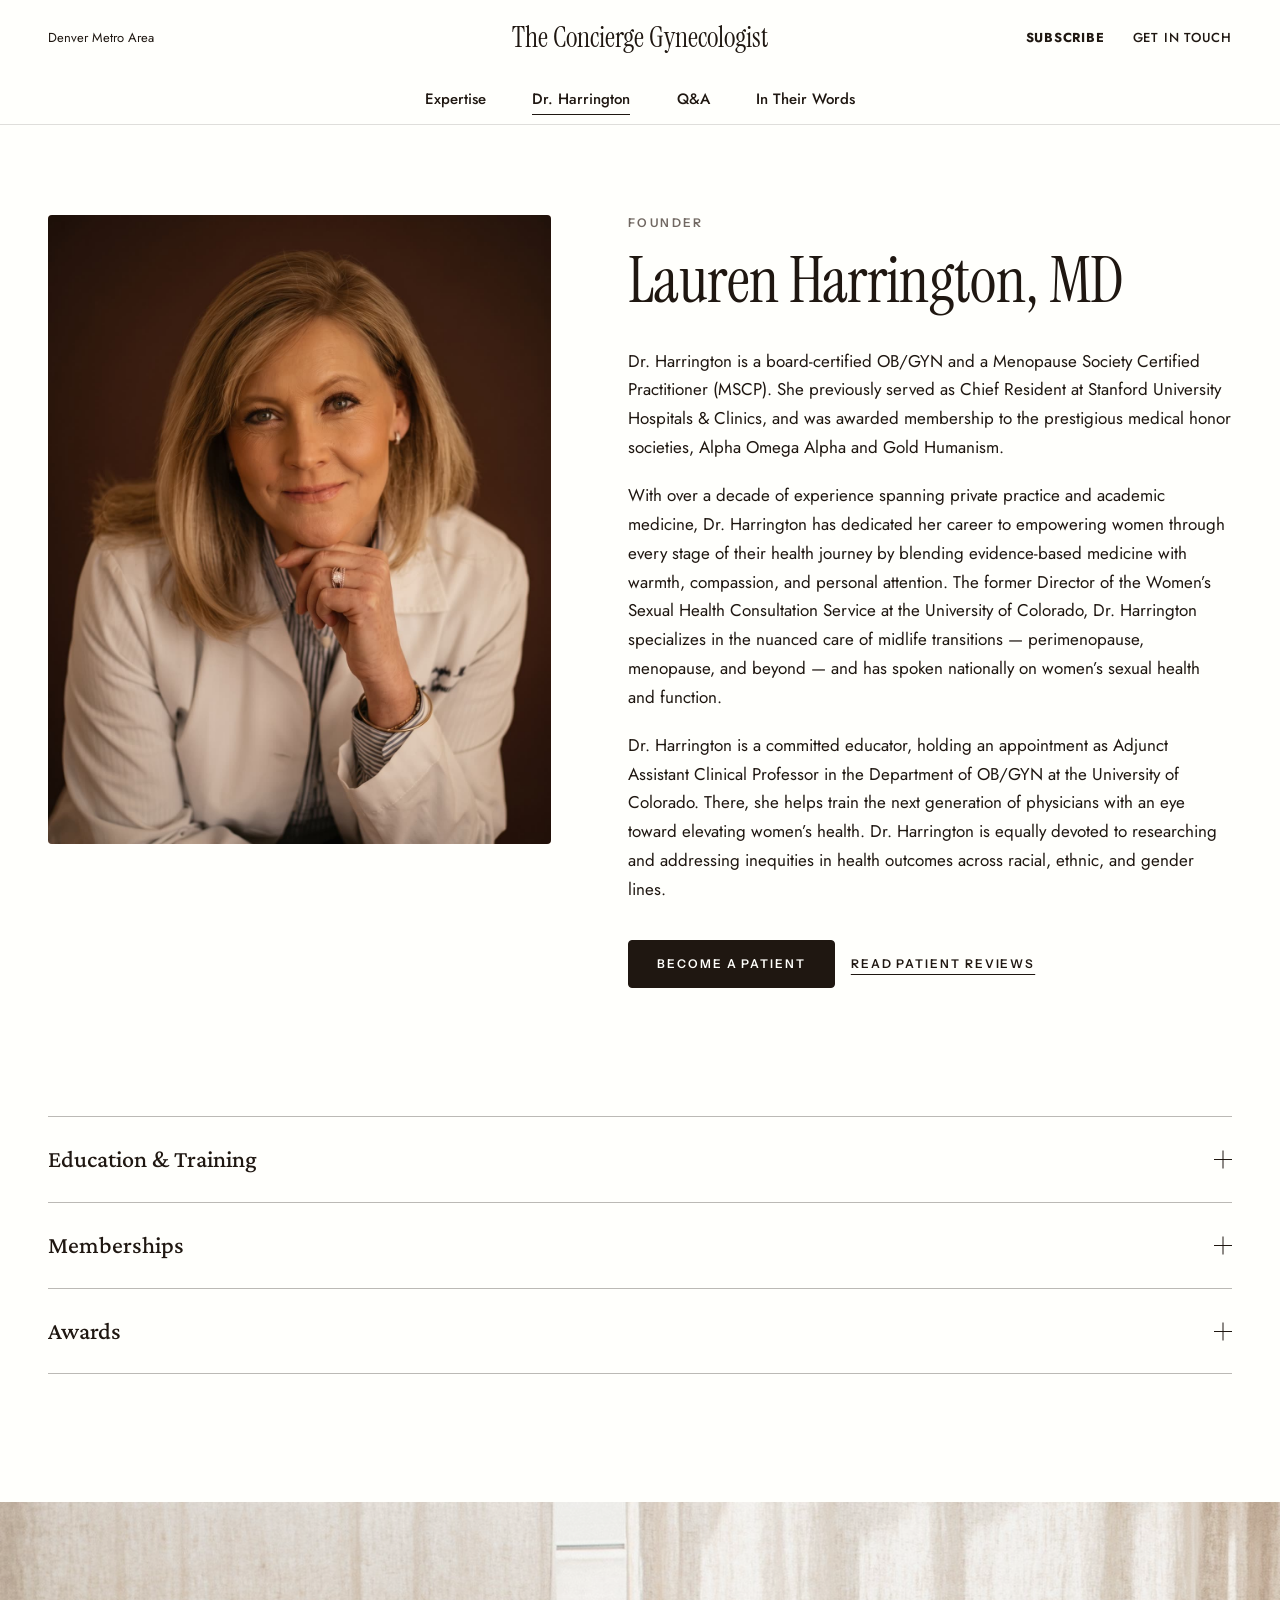
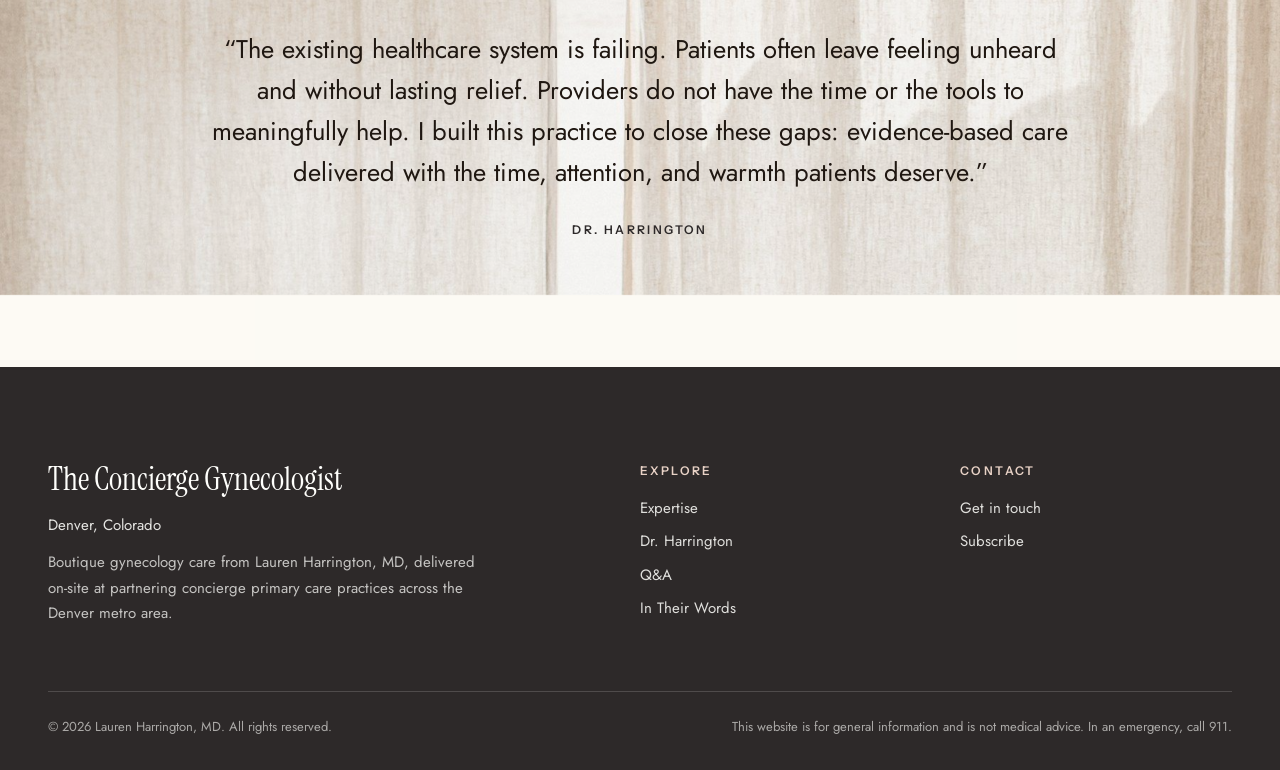
==== commit 39d26b4c: "Restructure navigation, rebuild pages around photography and Dr. Harrington's own words Navigation -" ====
--- a/dr-harrington/index.html
+++ b/dr-harrington/index.html
@@ -5,7 +5,7 @@
   <meta name="viewport" content="width=device-width, initial-scale=1">
 
   <title>Dr. Lauren Harrington, MD — The Concierge Gynecologist</title>
-  <meta name="description" content="Dr. Lauren Harrington is a Stanford-trained, board-certified OB/GYN and Menopause Society Certified Practitioner specializing in perimenopause and menopause care.">
+  <meta name="description" content="Dr. Lauren Harrington is a board-certified OB/GYN and Menopause Society Certified Practitioner, former Chief Resident at Stanford and Adjunct Assistant Clinical Professor at the University of Colorado, specializing in perimenopause and menopause care.">
   <link rel="canonical" href="https://theconciergegynecologist.com/dr-harrington/">
   <meta name="theme-color" content="#fffffc">
   <link rel="icon" href="/favicon.svg" type="image/svg+xml">
@@ -14,13 +14,13 @@
   <meta property="og:site_name" content="The Concierge Gynecologist">
   <meta property="og:url" content="https://theconciergegynecologist.com/dr-harrington/">
   <meta property="og:title" content="Dr. Lauren Harrington, MD">
-  <meta property="og:description" content="Stanford-trained, board-certified OB/GYN and Menopause Society Certified Practitioner (MSCP).">
+  <meta property="og:description" content="Board-certified OB/GYN and Menopause Society Certified Practitioner (MSCP), former Chief Resident at Stanford.">
   <meta property="og:image" content="https://theconciergegynecologist.com/images/team/dr-lauren-harrington.jpg">
   <meta name="twitter:card" content="summary_large_image">
 
   <link rel="preconnect" href="https://fonts.googleapis.com">
   <link rel="preconnect" href="https://fonts.gstatic.com" crossorigin>
-  <link rel="stylesheet" href="https://fonts.googleapis.com/css2?family=Crimson+Pro:wght@500&family=Instrument+Sans:wght@600&family=Instrument+Serif:ital@0;1&family=Jost:wght@400;500&display=swap">
+  <link rel="stylesheet" href="https://fonts.googleapis.com/css2?family=Crimson+Pro:wght@500&family=Instrument+Sans:wght@600&family=Instrument+Serif:ital@0;1&family=Jost:wght@400;500;700&display=swap">
   <link rel="stylesheet" href="/styles.css">
   <script defer src="/script.js"></script>
 
@@ -33,7 +33,7 @@
     "jobTitle": "Obstetrician-Gynecologist",
     "url": "https://theconciergegynecologist.com/dr-harrington/",
     "image": "https://theconciergegynecologist.com/images/team/dr-lauren-harrington.jpg",
-    "email": "contact@laurenharringtonmd.com",
+    "email": "contact@theconciergegynecologist.com",
     "alumniOf": [
       { "@type": "CollegeOrUniversity", "name": "Williams College" },
       { "@type": "CollegeOrUniversity", "name": "University of Colorado" },
@@ -42,8 +42,15 @@
     "memberOf": [
       { "@type": "Organization", "name": "The Menopause Society" },
       { "@type": "Organization", "name": "International Society for the Study of Women's Sexual Health" },
-      { "@type": "Organization", "name": "American College of Obstetricians and Gynecologists" }
+      { "@type": "Organization", "name": "American College of Obstetricians and Gynecologists" },
+      { "@type": "Organization", "name": "Alpha Omega Alpha Honor Medical Society" },
+      { "@type": "Organization", "name": "Gold Humanism Honor Society" }
     ],
+    "affiliation": {
+      "@type": "CollegeOrUniversity",
+      "name": "University of Colorado",
+      "department": { "@type": "Organization", "name": "Department of Obstetrics and Gynecology" }
+    },
     "hasCredential": [
       { "@type": "EducationalOccupationalCredential", "name": "Menopause Society Certified Practitioner (MSCP)" },
       { "@type": "EducationalOccupationalCredential", "name": "Board Certification, Obstetrics and Gynecology" }
@@ -55,10 +62,6 @@
 <!-- partial:header -->
 <a class="skip-link" href="#main">Skip to content</a>
 
-<div class="announcement">
-  <p>Private gynecologic care, delivered on-site at concierge practices across Denver</p>
-</div>
-
 <header class="site-header" data-header>
   <div class="site-header__top">
     <div class="site-header__utility">
@@ -73,18 +76,18 @@
     <a class="wordmark" href="/">The Concierge Gynecologist</a>
 
     <div class="site-header__utility site-header__utility--right">
-      <a class="utility-link utility-link--secondary" href="/stay-in-touch/" data-open-inquire="updates">Stay in touch</a>
-      <a class="utility-link" href="/inquire/" data-open-inquire>Inquire</a>
+      <a class="utility-link utility-link--strong" href="/stay-in-touch/" data-open-inquire="updates">Subscribe</a>
+      <a class="utility-link" href="/inquire/" data-open-inquire>Get in touch</a>
     </div>
   </div>
 
   <nav class="site-nav" id="site-nav" aria-label="Main">
     <ul class="site-nav__list">
-      <li><a class="site-nav__link" href="/offerings/">Offerings</a></li>
-      <li><a class="site-nav__link" href="/care-model/">Care Model</a></li>
+      <li><a class="site-nav__link" href="/expertise/">Expertise</a></li>
       <li><a class="site-nav__link" href="/dr-harrington/" aria-current="page">Dr. Harrington</a></li>
+      <li><a class="site-nav__link" href="/questions/">Q&amp;A</a></li>
       <li><a class="site-nav__link" href="/in-their-words/">In Their Words</a></li>
-      <li class="site-nav__mobile-only"><a class="site-nav__link" href="/inquire/">Inquire</a></li>
+      <li class="site-nav__mobile-only"><a class="site-nav__link" href="/inquire/">Get in touch</a></li>
     </ul>
   </nav>
 </header>
@@ -99,14 +102,13 @@
     <div class="profile__body">
       <p class="eyebrow">Founder</p>
       <h1 class="title">Lauren Harrington, MD</h1>
-      <p class="profile__credentials">Board-certified OB/GYN · Menopause Society Certified Practitioner (MSCP)</p>
       <div class="prose">
-        <p>Dr. Lauren Harrington, MD is a Stanford-trained, board-certified OB/GYN and a Menopause Society Certified Practitioner (MSCP).</p>
-        <p>Dr. Harrington specializes in the nuanced care of midlife transitions (perimenopause, menopause, and beyond) and has spoken nationally on women’s sexual health and function.</p>
-        <p>For over a decade, she has been empowering women through every stage of their health, pairing evidence-based medicine with warmth and personal connection.</p>
+        <p>Dr. Harrington is a board-certified OB/GYN and a Menopause Society Certified Practitioner (MSCP). She previously served as Chief Resident at Stanford University Hospitals &amp; Clinics, and was awarded membership to the prestigious medical honor societies, Alpha Omega Alpha and Gold Humanism.</p>
+        <p>With over a decade of experience spanning private practice and academic medicine, Dr. Harrington has dedicated her career to empowering women through every stage of their health journey by blending evidence-based medicine with warmth, compassion, and personal attention. The former Director of the Women’s Sexual Health Consultation Service at the University of Colorado, Dr. Harrington specializes in the nuanced care of midlife transitions — perimenopause, menopause, and beyond — and has spoken nationally on women’s sexual health and function.</p>
+        <p>Dr. Harrington is a committed educator, holding an appointment as Adjunct Assistant Clinical Professor in the Department of OB/GYN at the University of Colorado. There, she helps train the next generation of physicians with an eye toward elevating women’s health. Dr. Harrington is equally devoted to researching and addressing inequities in health outcomes across racial, ethnic, and gender lines.</p>
       </div>
       <div class="button-row">
-        <a class="button" href="/inquire/" data-open-inquire>Inquire</a>
+        <a class="button" href="/stay-in-touch/" data-open-inquire="updates">Become a patient</a>
         <a class="text-link" href="/in-their-words/">Read patient reviews</a>
       </div>
     </div>
@@ -164,6 +166,20 @@
       </div>
     </details>
   </div>
+
+  <!-- Founder's statement. Set in Jost rather than the italic Quote role: at
+       this length, centred italic serif was hard to read. -->
+  <section class="section quote-band quote-band--light" data-parallax aria-label="From Dr. Harrington">
+    <img class="quote-band__bg" data-parallax-layer src="/images/sections/founder-quote.jpg" alt="" width="1800" height="1353" loading="lazy">
+    <div class="container">
+      <figure class="quote-band__inner quote-band__inner--wide">
+        <blockquote>
+          <p class="quote-band__text">“The existing healthcare system is failing. Patients often leave feeling unheard and without lasting relief. Providers do not have the time or the tools to meaningfully help. I built this practice to close these gaps: evidence-based care delivered with the time, attention, and warmth patients deserve.”</p>
+        </blockquote>
+        <figcaption class="eyebrow">Dr. Harrington</figcaption>
+      </figure>
+    </div>
+  </section>
 </main>
 
 <!-- partial:footer -->
@@ -171,24 +187,23 @@
   <div class="container site-footer__grid">
     <div>
       <a class="wordmark" href="/">The Concierge Gynecologist</a>
+      <p class="site-footer__place">Denver, Colorado</p>
       <p class="site-footer__tagline">Boutique gynecology care from Lauren Harrington, MD, delivered on-site at partnering concierge primary care practices across the Denver metro area.</p>
     </div>
     <nav aria-label="Footer">
       <p class="eyebrow">Explore</p>
       <ul class="site-footer__list">
-        <li><a href="/offerings/">Offerings</a></li>
-        <li><a href="/care-model/">Care Model</a></li>
+        <li><a href="/expertise/">Expertise</a></li>
         <li><a href="/dr-harrington/">Dr. Harrington</a></li>
+        <li><a href="/questions/">Q&amp;A</a></li>
         <li><a href="/in-their-words/">In Their Words</a></li>
       </ul>
     </nav>
     <div>
       <p class="eyebrow">Contact</p>
       <ul class="site-footer__list">
-        <li><a href="/inquire/" data-open-inquire>Inquire</a></li>
-        <li><a href="/stay-in-touch/" data-open-inquire="updates">Stay in touch</a></li>
-        <li><a href="mailto:contact@laurenharringtonmd.com">contact@laurenharringtonmd.com</a></li>
-        <li>Denver, Colorado</li>
+        <li><a href="/inquire/" data-open-inquire>Get in touch</a></li>
+        <li><a href="/stay-in-touch/" data-open-inquire="updates">Subscribe</a></li>
       </ul>
     </div>
   </div>
@@ -215,9 +230,9 @@
     </button>
 
     <section class="inquire-panel__mode" data-panel-mode="inquiry">
-      <p class="eyebrow">Inquire</p>
-      <h2 class="title" id="panel-inquiry-title">Want to know more?</h2>
-      <p class="lede">Send a note and Dr. Harrington’s office will be in touch.</p>
+      <p class="eyebrow">Get in touch</p>
+      <h2 class="title" id="panel-inquiry-title">Do you have a specific question or inquiry?</h2>
+      <p class="lede">Reach Dr. Harrington’s team directly. No medical questions or advice, please.</p>
 
       <form class="form" name="inquiry" method="POST" data-netlify="true" netlify-honeypot="bot-field" data-form>
         <input type="hidden" name="form-name" value="inquiry">
@@ -258,9 +273,9 @@
     </section>
 
     <section class="inquire-panel__mode" data-panel-mode="updates" hidden>
-      <p class="eyebrow">Stay in touch</p>
-      <h2 class="title" id="panel-updates-title">Practice updates</h2>
-      <p class="lede">New partnerships, availability, and practice news.</p>
+      <p class="eyebrow">Subscribe</p>
+      <h2 class="title" id="panel-updates-title">Want to know more</h2>
+      <p class="lede">Subscribe to Dr. Harrington’s newsletter for information about how to become a patient, announcements about new practice locations, and current news in hormone health.</p>
 
       <form class="form" name="updates" method="POST" data-netlify="true" netlify-honeypot="bot-field" data-form data-success="You’re on the list. Thank you.">
         <input type="hidden" name="form-name" value="updates">
--- a/styles.css
+++ b/styles.css
@@ -38,7 +38,7 @@
   /* Type scale (Title > Quote > Heading > Body > Subtitle) */
   --text-display: clamp(3rem, 7vw, 6rem);
   --text-title: clamp(2.5rem, 5vw, 4.25rem);
-  --text-statement: clamp(2.25rem, 4.6vw, 4rem);
+  --text-statement: clamp(3.15rem, 6.44vw, 5.6rem);
   --text-quote: clamp(1.75rem, 3vw, 2.5rem);
   --text-heading: clamp(1.625rem, 2.4vw, 2.125rem);
   --text-heading-sm: 1.5rem;
@@ -54,7 +54,6 @@
   --section-space: clamp(72px, 10vw, 140px);
   --radius: 4px;
 
-  --announce-h: 36px;
   --header-top-h: 76px;
   --header-nav-h: 48px;
   --header-h: calc(var(--header-top-h) + var(--header-nav-h));
@@ -296,24 +295,6 @@
   text-transform: uppercase;
 }
 
-/* ── Announcement bar ───────────────────────────────────────────────────── */
-.announcement {
-  display: flex;
-  align-items: center;
-  justify-content: center;
-  height: var(--announce-h);
-  padding-inline: var(--gutter);
-  background: var(--espresso);
-  color: var(--ivory);
-  font-size: 0.8125rem;
-  text-align: center;
-}
-.announcement p {
-  overflow: hidden;
-  white-space: nowrap;
-  text-overflow: ellipsis;
-}
-
 /* ── Header (modeled on aesop.com) ──────────────────────────────────────── */
 .site-header {
   position: sticky;
@@ -359,7 +340,14 @@
   text-decoration: none;
   white-space: nowrap;
 }
-.utility-link { font-size: 0.8125rem; }
+.utility-link {
+  font-size: 0.8125rem;
+  letter-spacing: 0.06em;
+  text-transform: uppercase;
+}
+/* Uppercased in CSS, not in the markup, so screen readers still read
+   "Subscribe" as a word rather than spelling it out. */
+.utility-link--strong { font-weight: 700; }
 .utility-text { font-size: 0.8125rem; white-space: nowrap; }
 
 .utility-link::after,
@@ -431,7 +419,7 @@
 @media (max-width: 900px) {
   .menu-toggle { display: inline-block; }
   .utility-text,
-  .utility-link--secondary { display: none; }
+  .utility-link--strong { display: none; }
   .wordmark { font-size: 1.1875rem; }
 
   .site-nav {
@@ -464,7 +452,7 @@
 /* ── Home: hero ─────────────────────────────────────────────────────────── */
 .hero {
   position: relative;
-  height: calc(100svh - var(--announce-h));
+  height: 100svh;
   min-height: 560px;
   margin-top: calc(-1 * var(--header-h));
   overflow: hidden;
@@ -515,6 +503,34 @@
     rgba(31, 23, 17, 0.55) 100%);
 }
 
+.motion-toggle {
+  position: absolute;
+  right: var(--gutter);
+  bottom: clamp(24px, 4vh, 40px);
+  z-index: 5;
+  display: grid;
+  place-items: center;
+  width: 44px;
+  height: 44px;
+  border: 1px solid rgba(255, 255, 252, 0.5);
+  border-radius: 50%;
+  background: rgba(31, 23, 17, 0.3);
+  color: var(--ivory);
+  transition: background-color var(--duration) var(--ease);
+}
+.motion-toggle:hover { background: rgba(31, 23, 17, 0.55); }
+.motion-toggle--inline {
+  position: static;
+  border-color: var(--color-line-strong);
+  background: transparent;
+  color: var(--espresso);
+}
+.motion-toggle--inline:hover { background: var(--cream); }
+.motion-toggle svg { width: 13px; height: 15px; }
+.motion-toggle .icon-play { display: none; }
+.motion-toggle[aria-pressed="true"] .icon-pause { display: none; }
+.motion-toggle[aria-pressed="true"] .icon-play { display: block; }
+
 .hero__content {
   position: absolute;
   left: 0;
@@ -541,6 +557,89 @@
 }
 .statement__text em { font-style: italic; }
 
+/* ── Parallax bands (modeled on editorialstockimages.com) ───────────────── */
+/* The background is taller than its frame and slides at a fraction of the
+   scroll rate, so the section reads as a moving window onto a near-stationary
+   photograph. The overhang covers the travel: with no JS the layer just sits
+   centred, so the section is complete either way. Deepening the overhang buys
+   a longer, more dramatic travel — keep travel in script.js below it. */
+[data-parallax] { position: relative; overflow: hidden; }
+[data-parallax] > .container { position: relative; z-index: 1; }
+[data-parallax-layer] {
+  position: absolute;
+  left: 0;
+  top: -40%;
+  width: 100%;
+  height: 180%;
+  object-fit: cover;
+}
+.js-parallax [data-parallax-layer] { will-change: transform; }
+@media (prefers-reduced-motion: reduce) {
+  [data-parallax-layer] { transform: none !important; }
+}
+
+/* ── Home: membership band ──────────────────────────────────────────────── */
+.membership {
+  --color-accent: var(--charcoal);
+  color: var(--espresso);
+  background: var(--cream);
+}
+/* The photograph is open on the right; this wash sits over it so the copy
+   clears AA no matter which part of the frame the parallax brings up. */
+.membership::after {
+  content: "";
+  position: absolute;
+  inset: 0;
+  background: linear-gradient(to right,
+    rgba(255, 255, 252, 0) 0%,
+    rgba(255, 255, 252, 0.28) 30%,
+    rgba(255, 255, 252, 0.7) 52%,
+    rgba(255, 255, 252, 0.86) 100%);
+}
+/* Hold the left edge so the rosehips stay in frame as the band is cropped */
+.membership__bg { object-position: left center; }
+.membership__inner { max-width: 620px; margin-left: auto; }
+@media (max-width: 900px) {
+  /* The band goes full width, so the wash runs top-to-bottom instead — light
+     enough at the top that the rosehips still read, and the crop pulls left
+     so the branch is in frame rather than the blank canvas. */
+  .membership::after {
+    background: linear-gradient(to bottom,
+      rgba(255, 255, 252, 0.34) 0%,
+      rgba(255, 255, 252, 0.78) 34%,
+      rgba(255, 255, 252, 0.86) 100%);
+  }
+  .membership__bg { object-position: 12% center; }
+  .membership__inner { max-width: none; margin-left: 0; }
+  .membership { padding-top: clamp(140px, 30vw, 200px); }
+}
+
+/* ── Home: membership list ──────────────────────────────────────────────── */
+/* Tracked caps at display size, set in Jost rather than the Instrument Sans
+   used by .text-link and .eyebrow. */
+.membership-lead {
+  font-family: var(--font-body);
+  font-weight: 500;
+  font-size: clamp(1.125rem, 1.7vw, 1.5rem);
+  line-height: 1.45;
+  letter-spacing: 0.16em;
+  text-transform: uppercase;
+}
+.navigate-list {
+  margin-top: clamp(28px, 3vw, 40px);
+  list-style: none;
+}
+.navigate-list li {
+  padding-block: clamp(14px, 1.6vw, 20px);
+  border-bottom: 1px solid var(--color-line-strong);
+  font-family: var(--font-title);
+  font-size: clamp(1.75rem, 3vw, 2.625rem);
+  line-height: 1.15;
+}
+.navigate-list li:first-child { padding-top: 0; }
+.navigate-list li:last-child { border-bottom: 0; }
+.navigate-list + .button-row { margin-top: clamp(24px, 3vw, 36px); }
+
 /* ── Home: "Care that is" tabs ──────────────────────────────────────────── */
 .care-tabs {
   --color-accent: var(--charcoal);
@@ -593,11 +692,13 @@
   padding: 13px 0;
   border-bottom: 1px solid var(--color-line);
   text-align: left;
-  color: rgba(31, 23, 17, 0.62);
-  transition: color var(--duration) var(--ease);
-}
-.care-tabs__tab:hover,
-.care-tabs__tab[aria-pressed="true"] { color: var(--espresso); }
+  /* Charcoal clears 4.5:1 on every tint this section cycles through;
+     the earlier faded espresso did not. Active state = weight, not opacity. */
+  color: var(--charcoal);
+  transition: color var(--duration) var(--ease), font-weight var(--duration) var(--ease);
+}
+.care-tabs__tab:hover { color: var(--espresso); }
+.care-tabs__tab[aria-pressed="true"] { color: var(--espresso); font-weight: 500; }
 .care-tabs__tab-index {
   font-family: var(--font-subtitle);
   font-weight: 600;
@@ -609,31 +710,64 @@
   .care-tabs__media { aspect-ratio: 4 / 3; }
 }
 
-/* ── Home: offerings preview ────────────────────────────────────────────── */
-.offer-links {
-  display: grid;
-  grid-template-columns: repeat(5, minmax(0, 1fr));
-  list-style: none;
-  border-top: 1px solid var(--color-line-strong);
-}
-.offer-links a {
-  display: flex;
-  align-items: center;
-  gap: 14px;
-  height: 100%;
-  padding: 20px 16px 20px 0;
-  border-bottom: 1px solid var(--color-line);
-  text-decoration: none;
-  transition: padding var(--duration) var(--ease);
-}
-.offer-links a:hover { padding-left: 8px; }
-.offer-links svg { flex: none; width: 26px; height: 26px; color: var(--taupe); }
-@media (max-width: 1100px) { .offer-links { grid-template-columns: repeat(2, minmax(0, 1fr)); } }
-@media (max-width: 520px) { .offer-links { grid-template-columns: minmax(0, 1fr); } }
+/* ── Home: physician band ───────────────────────────────────────────────── */
+/* Same tracked-caps Subtitle treatment as .membership-lead, a step larger. */
+.physician-name {
+  margin-top: 18px;
+  font-family: var(--font-subtitle);
+  font-weight: 600;
+  font-size: clamp(1.375rem, 2.2vw, 1.875rem);
+  line-height: 1.3;
+  letter-spacing: 0.16em;
+  text-transform: uppercase;
+}
+.physician-bio {
+  margin-top: 24px;
+  font-size: var(--text-lede);
+  line-height: 1.6;
+}
+
+/* ── Home: full-bleed feature band ──────────────────────────────────────── */
+.feature-band {
+  --color-accent: var(--charcoal);
+  background: var(--cream);
+  color: var(--espresso);
+}
+.feature-band__bg { object-position: 72% center; }
+/* The wall behind the copy is already light; this only guarantees the worst
+   frame the parallax can bring up. */
+.feature-band::after {
+  content: "";
+  position: absolute;
+  inset: 0;
+  background: linear-gradient(to right,
+    rgba(255, 255, 252, 0.42) 0%,
+    rgba(255, 255, 252, 0.28) 48%,
+    rgba(255, 255, 252, 0) 72%);
+}
+.feature-band__inner { max-width: 760px; }
+@media (max-width: 900px) {
+  /* Full-width copy has no open column to sit in, so pull the crop onto the
+     plaster and lay an even wash over it. */
+  .feature-band__bg { object-position: 18% center; }
+  .feature-band::after {
+    background: linear-gradient(to bottom,
+      rgba(255, 255, 252, 0.74) 0%,
+      rgba(255, 255, 252, 0.88) 36%,
+      rgba(255, 255, 252, 0.88) 100%);
+  }
+}
+.feature-band__inner .lede { margin-top: 24px; }
+/* The first block is broken by hand into three lines; keep those breaks from
+   producing orphans once the column is narrower than the sentences. */
+@media (max-width: 640px) {
+  .feature-band__inner .lede br { display: none; }
+}
 
 /* ── Home: reviews carousel ─────────────────────────────────────────────── */
 .reviews { text-align: center; }
-.reviews__track { display: grid; margin-top: 32px; }
+.reviews__label { font-size: 0.875rem; letter-spacing: 0.22em; }
+.reviews__track { display: grid; align-items: center; margin-top: 32px; }
 .reviews__item {
   grid-area: 1 / 1;
   opacity: 0;
@@ -682,8 +816,12 @@
 .page-hero--media {
   --color-accent: var(--blush);
   position: relative;
+  display: flex;
+  align-items: center;
+  /* Full screen */
+  min-height: 100svh;
   margin-top: calc(-1 * var(--header-h));
-  padding-block: calc(var(--header-h) + clamp(72px, 9vw, 132px)) clamp(64px, 8vw, 116px);
+  padding-block: calc(var(--header-h) + clamp(56px, 7vw, 96px)) clamp(56px, 7vw, 96px);
   overflow: hidden;
   background: var(--espresso);
   color: var(--ivory);
@@ -704,72 +842,8 @@
     rgba(31, 23, 17, 0.42) 45%,
     rgba(31, 23, 17, 0.58) 100%);
 }
-.page-hero--media > .container { position: relative; z-index: 1; }
+.page-hero--media > .container { position: relative; z-index: 1; width: 100%; }
 .page-hero--media .lede { color: rgba(255, 255, 252, 0.88); }
-
-/* ── Offerings ──────────────────────────────────────────────────────────── */
-/* Rows sit in column 1; every detail panel spans all rows in column 2 (only
-   the open one renders). Below 900px the grid collapses so each panel falls
-   directly under its row, like an accordion. */
-.offering-browser {
-  display: grid;
-  grid-template-columns: minmax(0, 1fr) minmax(0, 1fr);
-  gap: 10px 16px;
-  align-items: start;
-  scroll-margin-top: calc(var(--header-h) + 24px);
-}
-
-.offering-row {
-  grid-column: 1;
-  display: flex;
-  align-items: center;
-  gap: 18px;
-  width: 100%;
-  min-height: 60px;
-  padding: 12px 24px;
-  background: var(--cream);
-  border: 1px solid transparent;
-  border-radius: var(--radius);
-  text-align: left;
-  scroll-margin-top: calc(var(--header-h) + 16px);
-  transition: background-color var(--duration) var(--ease), border-color var(--duration) var(--ease);
-}
-.offering-row:hover { background: var(--ivory); }
-.offering-row[aria-expanded="true"] { background: var(--ivory); border-color: var(--color-line-strong); }
-.offering-row__icon { flex: none; width: 30px; height: 30px; color: var(--taupe); }
-.offering-row__arrow {
-  flex: none;
-  width: 20px;
-  height: 10px;
-  margin-left: -4px;
-  transition: transform var(--duration) var(--ease);
-}
-.offering-row:hover .offering-row__arrow,
-.offering-row[aria-expanded="true"] .offering-row__arrow { transform: translateX(6px); }
-
-.offering-detail {
-  grid-column: 2;
-  grid-row: 1 / span 10; /* keep in step with the number of offering rows */
-  position: sticky;
-  top: calc(var(--header-h) + 24px);
-  overflow: hidden;
-  background: var(--cream);
-  border-radius: var(--radius);
-}
-.offering-detail__media { aspect-ratio: 16 / 11; overflow: hidden; }
-.offering-detail__media img { width: 100%; height: 100%; object-fit: cover; }
-.offering-detail__body { padding: clamp(28px, 3vw, 40px); }
-.offering-detail__title { margin-top: 12px; font-size: clamp(2.25rem, 3.4vw, 3rem); }
-.offering-detail__body p:not(.eyebrow) { margin-top: 16px; color: var(--charcoal); }
-.offering-detail .button-row { margin-top: 28px; }
-
-@media (max-width: 900px) {
-  .offering-browser { grid-template-columns: minmax(0, 1fr); }
-  .offering-row,
-  .offering-detail { grid-column: 1; grid-row: auto; }
-  .offering-detail { position: static; margin-bottom: 12px; }
-  .offering-detail__media { aspect-ratio: 16 / 9; }
-}
 
 /* ── Care model ─────────────────────────────────────────────────────────── */
 .steps {
@@ -823,16 +897,6 @@
 }
 .profile__photo img { width: 100%; height: 100%; object-fit: cover; object-position: center 20%; }
 .profile__body .title { margin-top: 16px; }
-.profile__credentials {
-  margin-top: 20px;
-  padding-bottom: 32px;
-  border-bottom: 1px solid var(--color-line-strong);
-  font-family: var(--font-heading);
-  font-weight: 500;
-  font-size: 1.375rem;
-  line-height: 1.4;
-  color: var(--charcoal);
-}
 .profile__body .prose { margin-top: 32px; }
 
 @media (max-width: 900px) {
@@ -859,9 +923,12 @@
 .credential-group__summary::-webkit-details-marker { display: none; }
 
 /* Plus that turns into a minus when open */
-.credential-group__icon { position: relative; flex: none; width: 18px; height: 18px; }
+.credential-group__icon,
+.disclosure__icon { position: relative; flex: none; width: 18px; height: 18px; }
 .credential-group__icon::before,
-.credential-group__icon::after {
+.credential-group__icon::after,
+.disclosure__icon::before,
+.disclosure__icon::after {
   content: "";
   position: absolute;
   top: 50%;
@@ -871,8 +938,10 @@
   background: currentColor;
   transition: transform var(--duration) var(--ease);
 }
-.credential-group__icon::after { transform: rotate(90deg); }
-.credential-group[open] .credential-group__icon::after { transform: rotate(0deg); }
+.credential-group__icon::after,
+.disclosure__icon::after { transform: rotate(90deg); }
+.credential-group[open] .credential-group__icon::after,
+.disclosure[open] .disclosure__icon::after { transform: rotate(0deg); }
 
 .credential-group__body {
   display: grid;
@@ -921,6 +990,154 @@
   .credential-group__body { grid-template-columns: minmax(0, 1fr); }
   .credential-group__body .credential-list { grid-column: 1; }
 }
+
+/* ── Disclosure lists (Q&A and Expertise) ───────────────────────────────── */
+/* Native <details>, so every answer ships in the HTML whether or not it is
+   folded open — search engines and AI assistants read all of it, and the page
+   still works with JavaScript off. Mirrors the credential accordion.
+   A .topic is one titled group; .topic__list holds its .disclosure rows. */
+.topic + .topic { margin-top: clamp(76px, 9vw, 124px); }
+.topic .eyebrow { margin-bottom: 18px; }
+.topic .title { text-wrap: balance; }
+.topic__list { margin-top: clamp(36px, 4vw, 52px); }
+
+.disclosure {
+  interpolate-size: allow-keywords;
+  border-top: 1px solid var(--color-line-strong);
+  /* Deep links land under the sticky header without this */
+  scroll-margin-top: calc(var(--header-h) + 24px);
+}
+.disclosure:last-child { border-bottom: 1px solid var(--color-line-strong); }
+
+.disclosure__summary {
+  display: flex;
+  align-items: center;
+  justify-content: space-between;
+  gap: 24px;
+  padding-block: 26px;
+  list-style: none;
+  cursor: pointer;
+  /* Jost, not the usual Crimson Pro heading — these read as labels, and the
+     answer that folds out beneath is set in the same face. Sized a step under
+     --text-heading-sm because the sans has the larger x-height of the two. */
+  font-family: var(--font-body);
+  font-size: 1.375rem;
+  font-weight: 500;
+  line-height: 1.35;
+}
+.disclosure__summary::-webkit-details-marker { display: none; }
+.disclosure__summary:hover { color: var(--taupe); }
+
+.disclosure__body {
+  max-width: var(--max-width-text);
+  padding-bottom: 34px;
+  /* Fade with the fold so a half-revealed paragraph never sits hard against
+     the clip edge while the height animates. */
+  opacity: 0;
+  transition: opacity 0.25s var(--ease);
+}
+.disclosure[open] .disclosure__body {
+  opacity: 1;
+  transition: opacity 0.35s var(--ease) 0.15s;
+}
+.disclosure__body > * + * { margin-top: 1em; }
+
+/* Smooth fold where supported (Chromium); other browsers open instantly */
+.disclosure::details-content {
+  block-size: 0;
+  overflow: hidden;
+  transition: block-size 0.45s var(--ease), content-visibility 0.45s allow-discrete;
+}
+.disclosure[open]::details-content { block-size: auto; }
+
+/* ── In Their Words: closing quote band ─────────────────────────────────── */
+/* Pale wall over foliage, so the scrim has to hold the whole frame as the
+   parallax travels — a fixed wash rather than a directional gradient. */
+.quote-band {
+  --color-accent: var(--blush);
+  color: var(--ivory);
+  background: var(--espresso);
+  text-align: center;
+}
+.quote-band__bg { object-position: center center; }
+/* 0.78 is not a taste call: the brightest pixels in this frame sit near
+   sRGB 213, and ivory text needs the composite at or under ~0.18 relative
+   luminance to clear AA. Lighten it and the caption fails. */
+.quote-band::after {
+  content: "";
+  position: absolute;
+  inset: 0;
+  background: rgba(31, 23, 17, 0.78);
+}
+/* Light variant. The linen behind it bottoms out near sRGB 83, which a 0.38
+   ivory wash lifts to roughly 0.40 relative luminance — espresso text lands at
+   7:1 and the charcoal caption at 5.9:1, both clear of AA, with enough of the
+   cloth still showing to read as a photograph. Swap the picture and redo the
+   arithmetic: contrast over an image is reported "incomplete", never failed. */
+.quote-band--light {
+  --color-accent: var(--charcoal);
+  color: var(--espresso);
+  background: var(--cream);
+}
+.quote-band--light::after { background: rgba(255, 255, 252, 0.38); }
+.quote-band--light .quote-band__inner figcaption { color: var(--color-accent); }
+
+.quote-band__inner { max-width: 22em; margin-inline: auto; }
+/* In px, not em: the measure has to hold as the quote's own size changes. */
+.quote-band__inner--wide { max-width: 880px; }
+/* Body face, roman, generous leading. The Quote role (Instrument Serif Italic)
+   is right for a one-line pull quote; across five sentences it stopped being
+   readable, which is the whole job of this block. */
+.quote-band__text {
+  font-family: var(--font-body);
+  font-size: clamp(1.25rem, 2vw, 1.75rem);
+  line-height: 1.6;
+  text-wrap: pretty;
+}
+.quote-band__inner .title { font-size: clamp(2rem, 3.6vw, 3.25rem); line-height: 1.12; text-wrap: balance; }
+/* Ivory rather than the section's blush accent — blush does not clear AA
+   against the brightest part of this frame at small sizes. */
+.quote-band__inner figcaption { margin-top: 28px; color: var(--ivory); }
+.quote-band__inner .button-row { justify-content: center; margin-top: clamp(36px, 5vw, 56px); }
+
+/* ── In Their Words: full reviews carousel ─────────────────────────────── */
+/* Same rotator as the home carousel, but these are whole reviews rather than
+   one-line excerpts: body face at lede size, not the display Quote role, and a
+   measure that keeps the longest of them readable. */
+/* The reviews differ wildly in length — one runs about 250 words while most
+   are under 60. Stacked in a single grid cell the section would always be as
+   tall as the longest, leaving thirteen of fourteen floating in dead space.
+   So only the active review is in flow; the rest are taken out of it, and the
+   track's height follows whichever is showing. Chromium animates that height
+   (interpolate-size); elsewhere it steps, which is fine. */
+.reviews--full .reviews__track {
+  interpolate-size: allow-keywords;
+  position: relative;
+  align-items: start;
+  transition: height 0.55s var(--ease);
+}
+.reviews--full .reviews__item {
+  position: absolute;
+  top: 0;
+  left: 0;
+  right: 0;
+}
+.reviews--full .reviews__item.is-active { position: relative; }
+
+/* Ranged left inside a centred column. The home carousel centres its lines
+   because they are one-sentence excerpts set large; these run to eighteen
+   lines, and centred body copy makes the eye hunt for the start of each one. */
+.reviews--full .reviews__item { text-align: left; }
+/* A px measure, not em: the quote mark is set at 2.75rem, so an em value here
+   would resolve to a different width for it than for the review text and the
+   two would not line up. */
+.reviews--full .reviews__item > * { max-width: var(--max-width-text); margin-inline: auto; }
+.reviews--full .reviews__item blockquote p {
+  font-size: var(--text-lede);
+  line-height: 1.75;
+}
+.reviews--full .testimonial__mark { height: auto; margin-bottom: 4px; font-size: 2.75rem; }
+.reviews--full .reviews__controls { margin-top: 56px; }
 
 /* ── In Their Words ─────────────────────────────────────────────────────── */
 .testimonials {
@@ -1072,7 +1289,8 @@
   gap: 48px;
 }
 .site-footer .wordmark { font-size: 2rem; }
-.site-footer__tagline { max-width: 30em; margin-top: 16px; font-size: var(--text-small); color: rgba(255, 255, 252, 0.72); }
+.site-footer__place { margin-top: 14px; font-size: var(--text-small); color: rgba(255, 255, 252, 0.88); }
+.site-footer__tagline { max-width: 30em; margin-top: 12px; font-size: var(--text-small); color: rgba(255, 255, 252, 0.72); }
 .site-footer .eyebrow { margin-bottom: 16px; }
 .site-footer__list { display: grid; gap: 8px; list-style: none; font-size: var(--text-small); }
 .site-footer__list a { text-decoration: none; color: rgba(255, 255, 252, 0.85); }
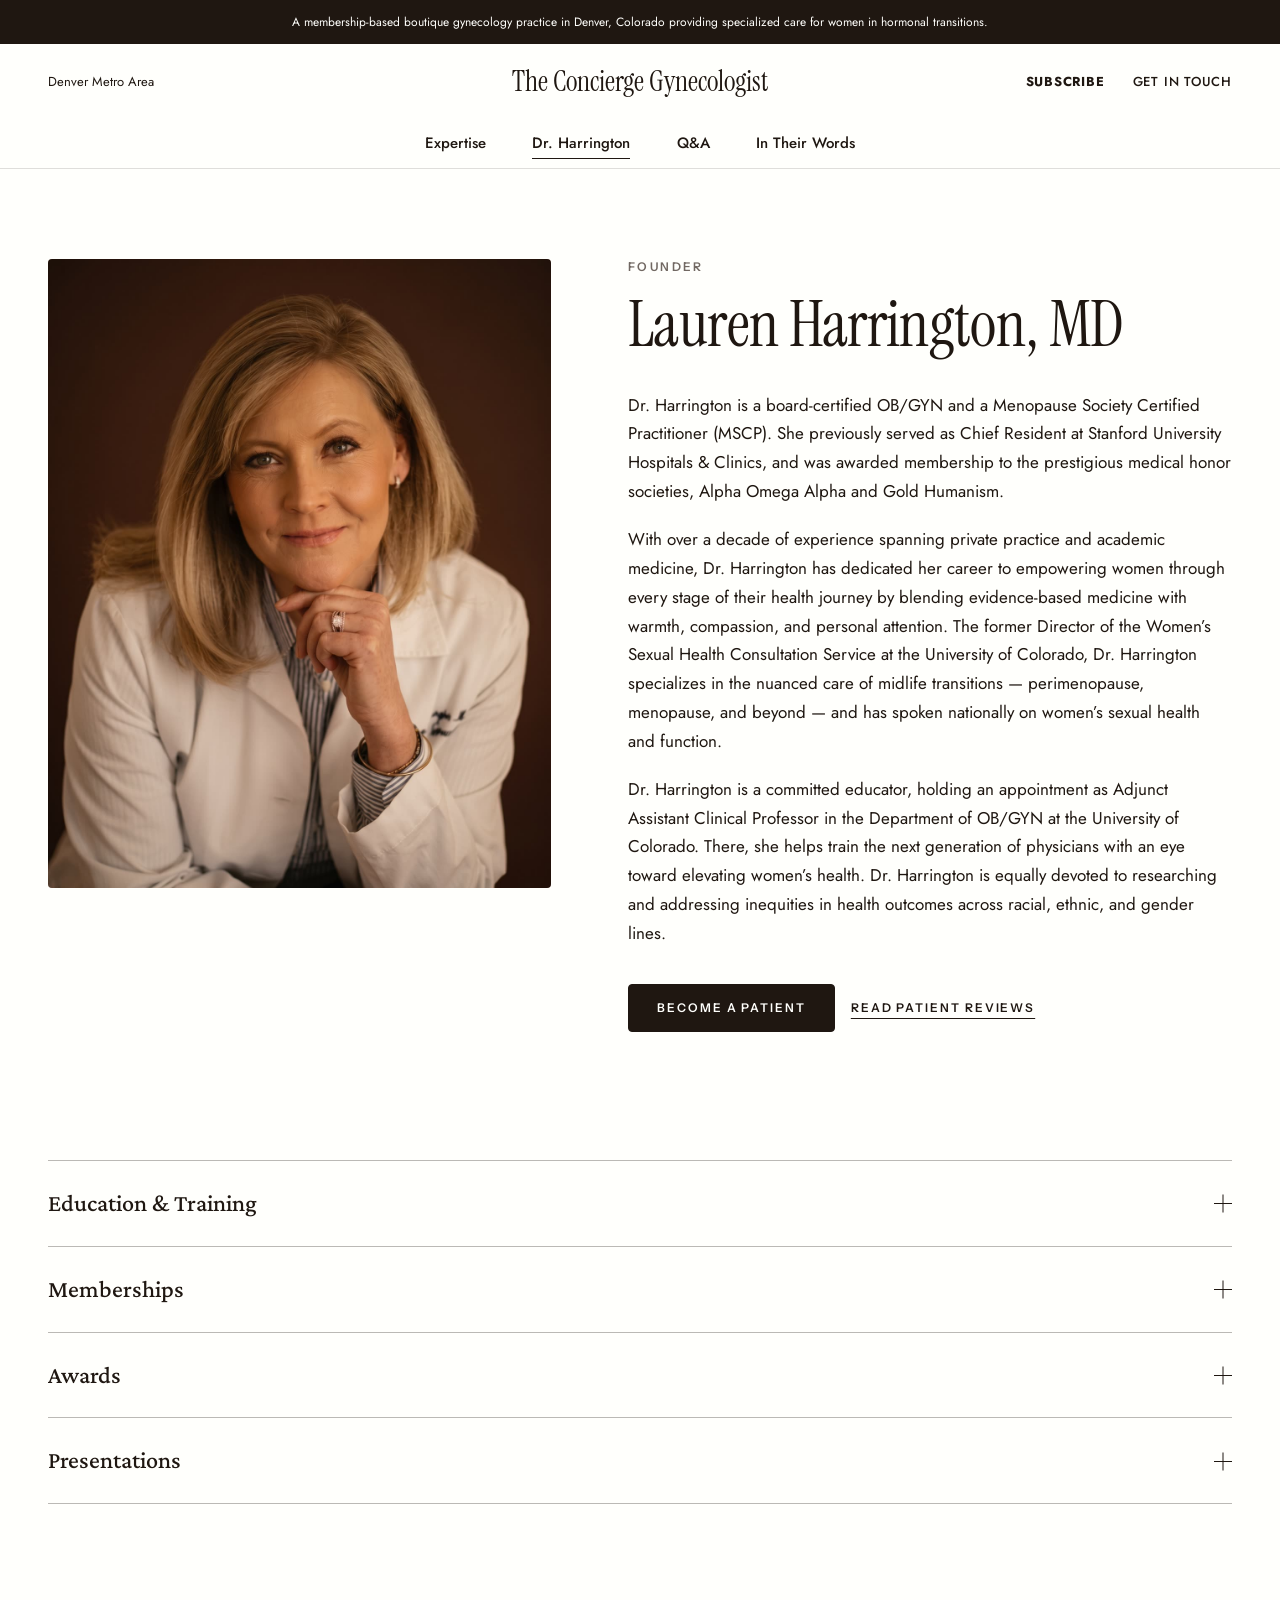
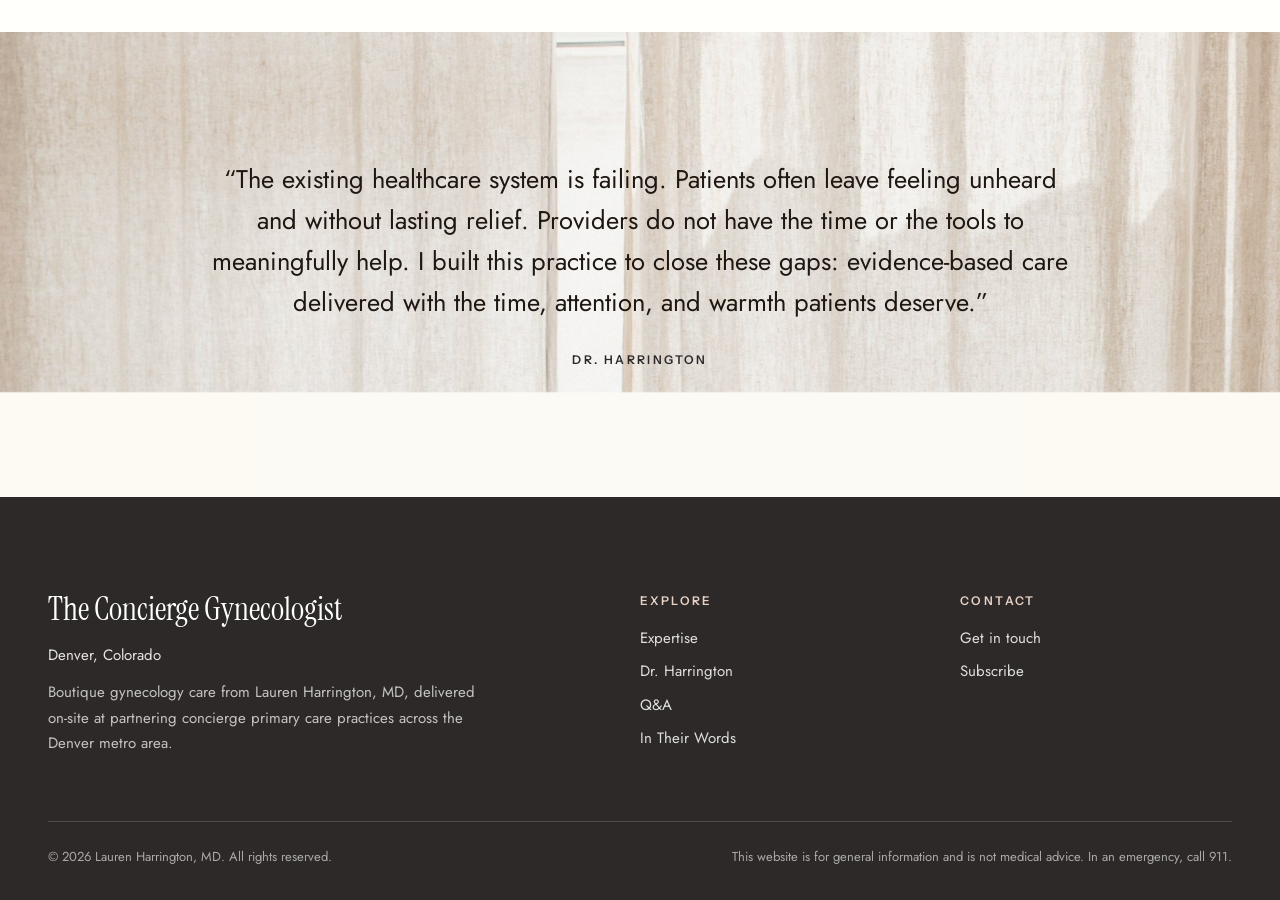
==== commit 8fa36f1a: "Announcement banner, hover-opening lists, and Dr. Harrington's revised copy Header - Announcement ba" ====
--- a/dr-harrington/index.html
+++ b/dr-harrington/index.html
@@ -62,6 +62,10 @@
 <!-- partial:header -->
 <a class="skip-link" href="#main">Skip to content</a>
 
+<div class="announcement" role="region" aria-label="Announcement">
+  <p>A membership-based boutique gynecology practice in Denver, Colorado providing specialized care for women in hormonal transitions.</p>
+</div>
+
 <header class="site-header" data-header>
   <div class="site-header__top">
     <div class="site-header__utility">
@@ -87,7 +91,11 @@
       <li><a class="site-nav__link" href="/dr-harrington/" aria-current="page">Dr. Harrington</a></li>
       <li><a class="site-nav__link" href="/questions/">Q&amp;A</a></li>
       <li><a class="site-nav__link" href="/in-their-words/">In Their Words</a></li>
+      <!-- Below 900px the utility row has no space for these, so the menu
+           carries them. Plain links, not panel triggers: a slide-out panel
+           over an already full-screen menu is a poor place to land. -->
       <li class="site-nav__mobile-only"><a class="site-nav__link" href="/inquire/">Get in touch</a></li>
+      <li class="site-nav__mobile-only"><a class="site-nav__link" href="/stay-in-touch/">Subscribe</a></li>
     </ul>
   </nav>
 </header>
@@ -115,7 +123,7 @@
   </div>
 
   <!-- Credential groups are native <details> so they fold open without JS -->
-  <div class="container credentials">
+  <div class="container credentials" data-hover-open>
     <details class="credential-group">
       <summary class="credential-group__summary">
         <h2 class="heading heading--sm">Education &amp; Training</h2>
@@ -165,6 +173,22 @@
         </ul>
       </div>
     </details>
+
+    <details class="credential-group">
+      <summary class="credential-group__summary">
+        <h2 class="heading heading--sm">Presentations</h2>
+        <span class="credential-group__icon" aria-hidden="true"></span>
+      </summary>
+      <div class="credential-group__body">
+        <ul class="credential-list">
+          <li><span>Reframing Female Sexual Function: From Silence to Standard of Care<span class="credential-list__detail">Society for Academic Specialists in General Obstetrics and Gynecology Annual Meeting</span></span><span class="credential-list__meta">Sept 2025</span></li>
+          <li><span>Trauma Responsive Care in Obstetrics and Gynecology<span class="credential-list__detail">Oral presentation at the National Perinatal Association, with Winnifred Hunter, PhD · Anaheim, CA</span></span><span class="credential-list__meta">May 2024</span></li>
+          <li><span>Female Sexual Medicine<span class="credential-list__detail">University of Colorado Vail OB/GYN Conference · Vail, CO</span></span><span class="credential-list__meta">Feb 2024</span></li>
+          <li><span>Female Sexual Health and Dysfunction<span class="credential-list__detail">CU School of Medicine, first-year medical student lecture: 2023, 2024, 2025</span><span class="credential-list__detail">CU Radiation Oncology resident lecture: 2023, 2024</span><span class="credential-list__detail">Rose resident lecture: 2021, 2022</span></span><span class="credential-list__meta">2021–2025</span></li>
+          <li><span>Female Orgasm Dysfunction<span class="credential-list__detail">CU OB/GYN resident lecture</span></span><span class="credential-list__meta">2025</span></li>
+        </ul>
+      </div>
+    </details>
   </div>
 
   <!-- Founder's statement. Set in Jost rather than the italic Quote role: at
--- a/styles.css
+++ b/styles.css
@@ -54,6 +54,7 @@
   --section-space: clamp(72px, 10vw, 140px);
   --radius: 4px;
 
+  --announce-h: 44px;
   --header-top-h: 76px;
   --header-nav-h: 48px;
   --header-h: calc(var(--header-top-h) + var(--header-nav-h));
@@ -65,6 +66,7 @@
 
 @media (max-width: 900px) {
   :root {
+    --announce-h: 60px;
     --header-top-h: 64px;
     --header-nav-h: 0px;
   }
@@ -195,11 +197,15 @@
 .section--blush { background: var(--blush); --color-accent: var(--charcoal); }
 .section--dark { background: var(--espresso); color: var(--ivory); --color-accent: var(--blush); }
 .section--flush-top { padding-top: 0; }
+.section--tight-top { padding-top: clamp(40px, 5vw, 72px); }
 
 .section-intro { max-width: 760px; margin-bottom: clamp(40px, 5vw, 64px); }
 .section-intro .eyebrow { margin-bottom: 16px; }
 .section-intro .lede { margin-top: 20px; }
 .section-intro:last-child { margin-bottom: 0; }
+.section-intro--center { max-width: 720px; margin-inline: auto; text-align: center; }
+.section-intro--center .prose { margin-inline: auto; }
+.section-intro--center .button-row { justify-content: center; margin-top: 32px; }
 .nowrap { white-space: nowrap; }
 
 .split {
@@ -293,6 +299,28 @@
   font-size: 0.6875rem;
   letter-spacing: 0.14em;
   text-transform: uppercase;
+}
+
+/* ── Announcement bar ───────────────────────────────────────────────────── */
+/* The line is long enough to wrap on a phone, so it is not clamped to one line
+   with an ellipsis the way the old bar was. --announce-h above has to match the
+   height it actually takes at each breakpoint: the full-screen heroes subtract
+   it so they still end exactly at the fold. */
+.announcement {
+  display: flex;
+  align-items: center;
+  justify-content: center;
+  min-height: var(--announce-h);
+  padding: 10px var(--gutter);
+  background: var(--espresso);
+  color: var(--ivory);
+  font-size: 0.75rem;
+  line-height: 1.5;
+  text-align: center;
+  text-wrap: balance;
+}
+@media (max-width: 900px) {
+  .announcement { font-size: 0.6875rem; }
 }
 
 /* ── Header (modeled on aesop.com) ──────────────────────────────────────── */
@@ -452,7 +480,8 @@
 /* ── Home: hero ─────────────────────────────────────────────────────────── */
 .hero {
   position: relative;
-  height: 100svh;
+  /* Full screen, less the announcement bar above it */
+  height: calc(100svh - var(--announce-h));
   min-height: 560px;
   margin-top: calc(-1 * var(--header-h));
   overflow: hidden;
@@ -764,6 +793,22 @@
   .feature-band__inner .lede br { display: none; }
 }
 
+/* ── Home: closing call to action ───────────────────────────────────────── */
+/* The photograph bottoms out near sRGB 114, which a 0.42 ivory wash lifts well
+   past what espresso text needs for AA. */
+.cta-band {
+  --color-accent: var(--charcoal);
+  background: var(--cream);
+  color: var(--espresso);
+}
+.cta-band::after {
+  content: "";
+  position: absolute;
+  inset: 0;
+  background: rgba(255, 255, 252, 0.42);
+}
+.cta-band .section-intro { margin-bottom: 0; }
+
 /* ── Home: reviews carousel ─────────────────────────────────────────────── */
 .reviews { text-align: center; }
 .reviews__label { font-size: 0.875rem; letter-spacing: 0.22em; }
@@ -818,14 +863,18 @@
   position: relative;
   display: flex;
   align-items: center;
-  /* Full screen */
-  min-height: 100svh;
+  /* Full screen, less the announcement bar above it */
+  min-height: calc(100svh - var(--announce-h));
   margin-top: calc(-1 * var(--header-h));
   padding-block: calc(var(--header-h) + clamp(56px, 7vw, 96px)) clamp(56px, 7vw, 96px);
   overflow: hidden;
   background: var(--espresso);
   color: var(--ivory);
 }
+/* The headline sits in the left half, and in the default centre crop she stands
+   right behind it. Shifting the window to the left edge of the image moves her
+   clear to the right. */
+.page-expertise .page-hero__bg { object-position: left center; }
 .page-hero__bg {
   position: absolute;
   inset: 0;
@@ -906,7 +955,6 @@
 
 .credentials { padding-bottom: var(--section-space); }
 .credential-group {
-  interpolate-size: allow-keywords;
   border-top: 1px solid var(--color-line-strong);
 }
 .credential-group:last-child { border-bottom: 1px solid var(--color-line-strong); }
@@ -948,24 +996,16 @@
   grid-template-columns: minmax(0, 1fr) minmax(0, 2fr);
   column-gap: 48px;
   padding-bottom: 40px;
-  /* Fade with the fold so half-revealed rows never sit hard against the
-     clip edge while the height animates. */
-  opacity: 0;
-  transition: opacity 0.25s var(--ease);
-}
-.credential-group[open] .credential-group__body {
-  opacity: 1;
-  transition: opacity 0.35s var(--ease) 0.15s;
 }
 .credential-group__body .credential-list { grid-column: 2; }
 
-/* Smooth fold where supported (Chromium); other browsers open instantly */
-.credential-group::details-content {
-  block-size: 0;
-  overflow: hidden;
-  transition: block-size 0.45s var(--ease), content-visibility 0.45s allow-discrete;
-}
-.credential-group[open]::details-content { block-size: auto; }
+/* Rows open in one frame, deliberately. Animating the fold leaves the content
+   clipped part-way for a few frames, and the clip edge lands wherever it lands
+   — including through a line of text, with the next row's border directly
+   beneath it, which reads as a rule struck across the words. Nothing can be
+   mistimed if nothing animates. The plus/minus still turns, so the control
+   does not feel dead. */
+.credential-group::details-content { overflow: hidden; }
 .credential-list { list-style: none; }
 .credential-list li {
   display: flex;
@@ -1002,7 +1042,6 @@
 .topic__list { margin-top: clamp(36px, 4vw, 52px); }
 
 .disclosure {
-  interpolate-size: allow-keywords;
   border-top: 1px solid var(--color-line-strong);
   /* Deep links land under the sticky header without this */
   scroll-margin-top: calc(var(--header-h) + 24px);
@@ -1027,28 +1066,17 @@
 }
 .disclosure__summary::-webkit-details-marker { display: none; }
 .disclosure__summary:hover { color: var(--taupe); }
+/* Rows in a hover-opening list are still click targets, so keep the pointer
+   affordance and the fold quick enough to track a moving cursor. */
 
 .disclosure__body {
   max-width: var(--max-width-text);
   padding-bottom: 34px;
-  /* Fade with the fold so a half-revealed paragraph never sits hard against
-     the clip edge while the height animates. */
-  opacity: 0;
-  transition: opacity 0.25s var(--ease);
-}
-.disclosure[open] .disclosure__body {
-  opacity: 1;
-  transition: opacity 0.35s var(--ease) 0.15s;
 }
 .disclosure__body > * + * { margin-top: 1em; }
 
-/* Smooth fold where supported (Chromium); other browsers open instantly */
-.disclosure::details-content {
-  block-size: 0;
-  overflow: hidden;
-  transition: block-size 0.45s var(--ease), content-visibility 0.45s allow-discrete;
-}
-.disclosure[open]::details-content { block-size: auto; }
+/* Opens in one frame — see the note on .credential-group::details-content */
+.disclosure::details-content { overflow: hidden; }
 
 /* ── In Their Words: closing quote band ─────────────────────────────────── */
 /* Pale wall over foliage, so the scrim has to hold the whole frame as the
@@ -1131,10 +1159,10 @@
 /* A px measure, not em: the quote mark is set at 2.75rem, so an em value here
    would resolve to a different width for it than for the review text and the
    two would not line up. */
-.reviews--full .reviews__item > * { max-width: var(--max-width-text); margin-inline: auto; }
+.reviews--full .reviews__item > * { max-width: 820px; margin-inline: auto; }
 .reviews--full .reviews__item blockquote p {
-  font-size: var(--text-lede);
-  line-height: 1.75;
+  font-size: clamp(1.25rem, 1.9vw, 1.625rem);
+  line-height: 1.65;
 }
 .reviews--full .testimonial__mark { height: auto; margin-bottom: 4px; font-size: 2.75rem; }
 .reviews--full .reviews__controls { margin-top: 56px; }
